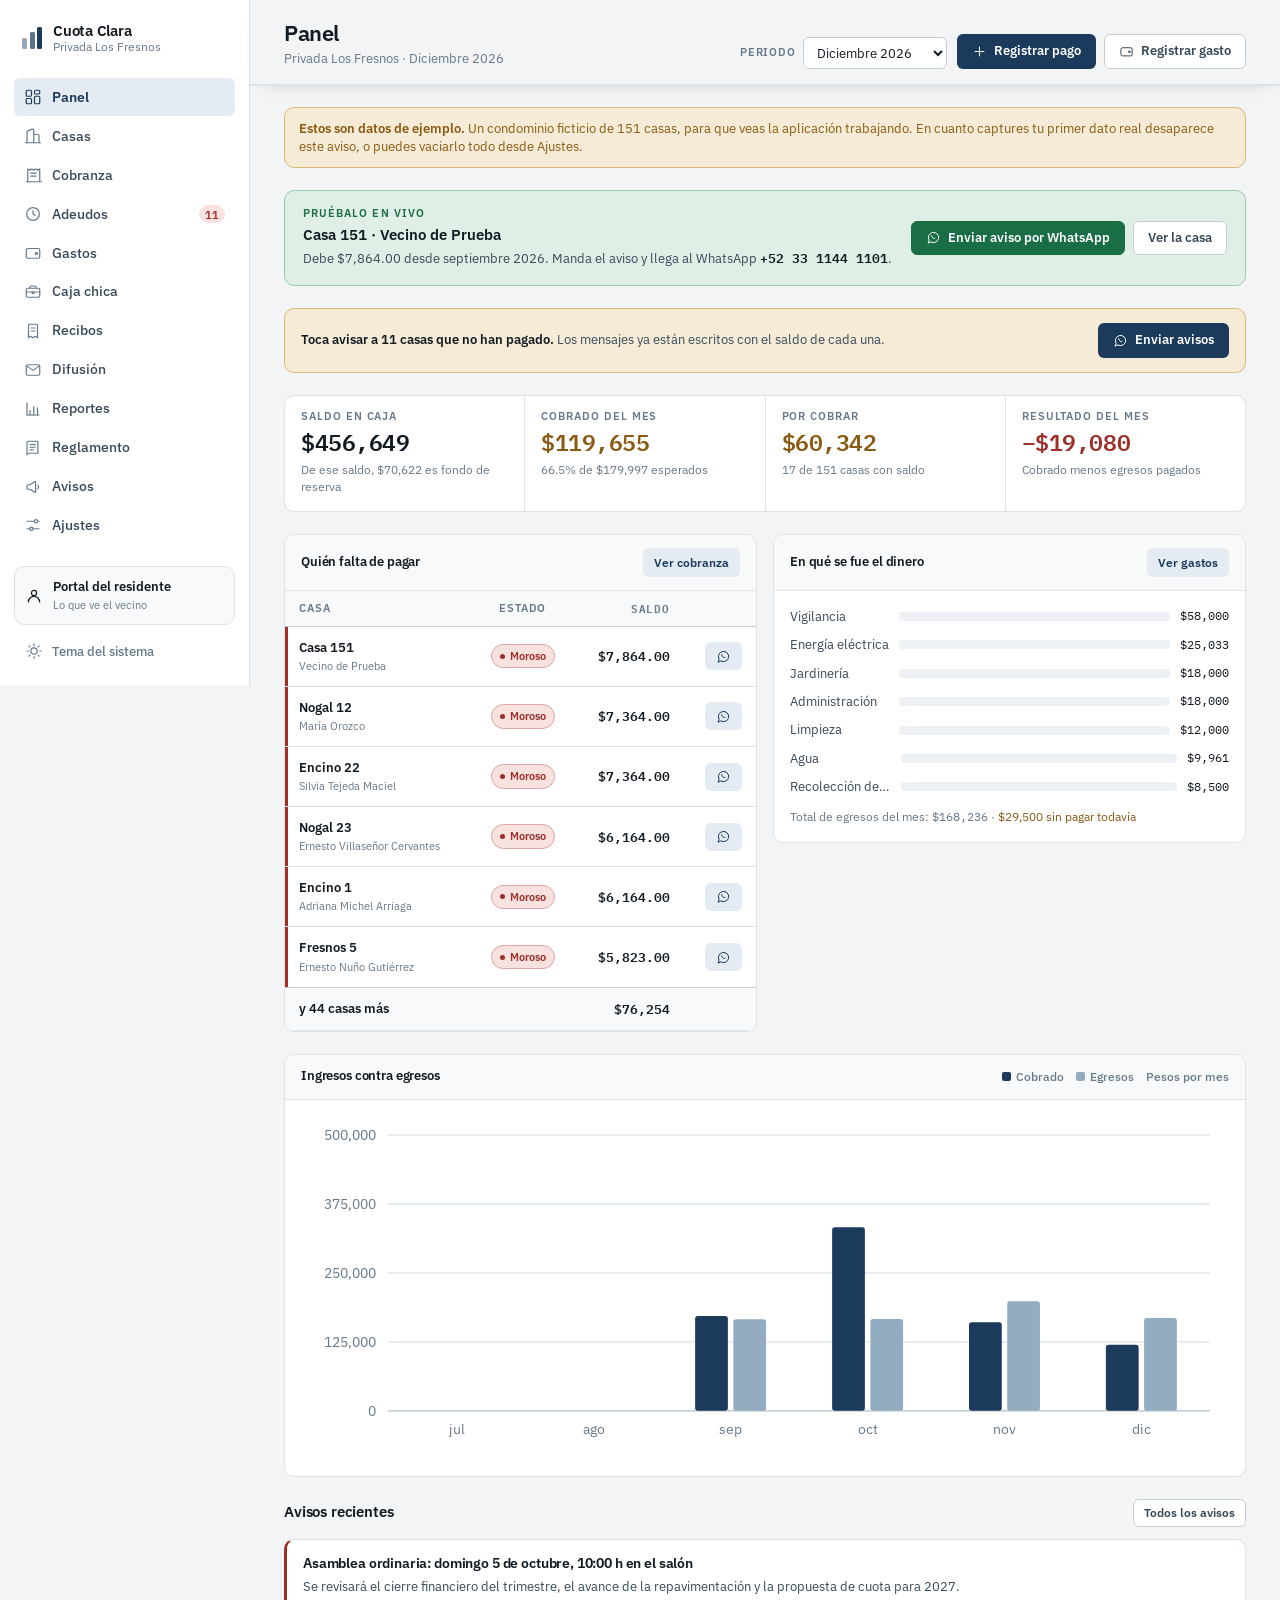
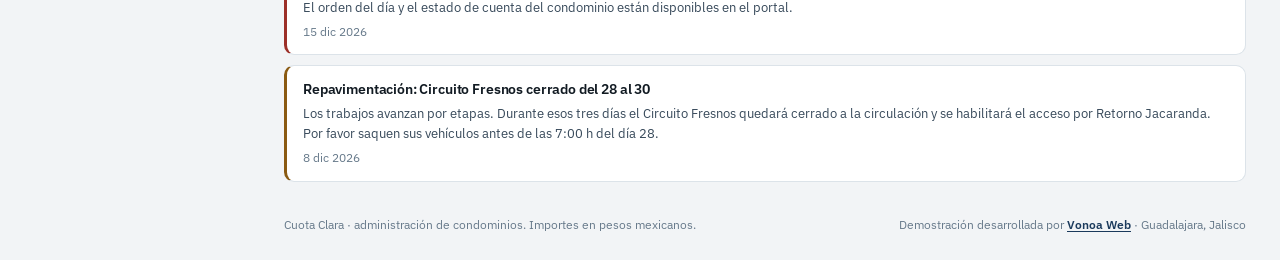
==== index.html @ a09e7a1a "Casa 151 en el Panel y el demo se actualiza aunque ya lo hayan usado - Tarjeta 'Pruebalo en vivo' en" ====
<!doctype html>
<html lang="es-MX">
<head>
<meta charset="utf-8">
<meta name="viewport" content="width=device-width, initial-scale=1, viewport-fit=cover">
<!--ARTIFACT:HEAD-START-->
<title>Cuota Clara</title>
<link rel="preconnect" href="https://fonts.googleapis.com">
<link rel="preconnect" href="https://fonts.gstatic.com" crossorigin>
<link rel="stylesheet" href="https://fonts.googleapis.com/css2?family=IBM+Plex+Mono:wght@400;500;600&family=IBM+Plex+Sans:wght@400;500;600;700&family=IBM+Plex+Serif:wght@600;700&display=swap">
<link rel="stylesheet" href="css/app.css?v=2026102602">
<!--ARTIFACT:HEAD-END-->
</head>
<body>
<!--ARTIFACT:BODY-START-->

<svg xmlns="http://www.w3.org/2000/svg" style="display:none" aria-hidden="true">
  <symbol id="i-panel" viewBox="0 0 24 24"><rect x="3" y="3" width="7" height="8" rx="1.5"/><rect x="14" y="3" width="7" height="5" rx="1.5"/><rect x="14" y="11" width="7" height="10" rx="1.5"/><rect x="3" y="14" width="7" height="7" rx="1.5"/></symbol>
  <symbol id="i-unidades" viewBox="0 0 24 24"><path d="M4 21V6.5a1.5 1.5 0 0 1 1-1.41l6-2.2a1.5 1.5 0 0 1 2 1.41V21"/><path d="M13 10h5.5A1.5 1.5 0 0 1 20 11.5V21"/><path d="M2 21h20"/></symbol>
  <symbol id="i-cobranza" viewBox="0 0 24 24"><path d="M5 21V4.5a.5.5 0 0 1 .77-.42L8 5.5l2.23-1.42a.5.5 0 0 1 .54 0L13 5.5l2.23-1.42a.5.5 0 0 1 .54 0L18 5.5l2.23-1.42a.5.5 0 0 1 .77.42V21"/><path d="M3 21h20"/><path d="M9 9.5h7M9 13.5h7"/></symbol>
  <symbol id="i-gastos" viewBox="0 0 24 24"><path d="M3 8.5A2.5 2.5 0 0 1 5.5 6H19a2 2 0 0 1 2 2v9a2 2 0 0 1-2 2H5.5A2.5 2.5 0 0 1 3 16.5Z"/><circle cx="16.5" cy="12.5" r="1.4"/></symbol>
  <symbol id="i-reportes" viewBox="0 0 24 24"><path d="M4 20V4"/><path d="M4 20h16"/><path d="M8 20v-6"/><path d="M13 20V9"/><path d="M18 20v-9.5"/></symbol>
  <symbol id="i-avisos" viewBox="0 0 24 24"><path d="M4 10.5v3a1.5 1.5 0 0 0 1.5 1.5H8l6.2 4.1a.8.8 0 0 0 1.3-.67V5.57a.8.8 0 0 0-1.3-.67L8 9H5.5A1.5 1.5 0 0 0 4 10.5Z"/><path d="M18.5 9.5a4 4 0 0 1 0 5"/></symbol>
  <symbol id="i-ajustes" viewBox="0 0 24 24"><path d="M4 7h10M18 7h2M4 17h4M12 17h8"/><circle cx="16" cy="7" r="2.2"/><circle cx="10" cy="17" r="2.2"/></symbol>
  <symbol id="i-portal" viewBox="0 0 24 24"><circle cx="12" cy="8" r="3.4"/><path d="M4.5 20a7.5 7.5 0 0 1 15 0"/></symbol>
  <symbol id="i-mas" viewBox="0 0 24 24"><path d="M12 5v14M5 12h14"/></symbol>
  <symbol id="i-recibos" viewBox="0 0 24 24"><path d="M6 21V4a1 1 0 0 1 1-1h10a1 1 0 0 1 1 1v17l-3-2-3 2-3-2Z"/><path d="M9.5 8h5M9.5 12h5"/></symbol>
  <symbol id="i-difusion" viewBox="0 0 24 24"><rect x="3" y="5" width="18" height="14" rx="2"/><path d="m3.5 6.5 8.5 6 8.5-6"/></symbol>
  <symbol id="i-reglamento" viewBox="0 0 24 24"><path d="M4 19.5V5a2 2 0 0 1 2-2h12.5v16H6a2 2 0 0 0-2 2V19.5Z"/><path d="M8 7.5h7M8 11h7M8 14.5h4"/></symbol>
  <symbol id="i-buscar" viewBox="0 0 24 24"><circle cx="11" cy="11" r="6.5"/><path d="m16 16 4.5 4.5"/></symbol>
  <symbol id="i-cerrar" viewBox="0 0 24 24"><path d="m6 6 12 12M18 6 6 18"/></symbol>
  <symbol id="i-wa" viewBox="0 0 24 24"><path d="M3.5 20.5 5 16.3A8.2 8.2 0 1 1 8.1 19.3Z"/><path d="M9 9.2c.2 1.7 1.3 3.2 2.8 4.1.6.4 1.4.7 2 .3l.7-.5"/></symbol>
  <symbol id="i-imprimir" viewBox="0 0 24 24"><path d="M7 8V3.5h10V8"/><path d="M7 17H5a2 2 0 0 1-2-2v-5a2 2 0 0 1 2-2h14a2 2 0 0 1 2 2v5a2 2 0 0 1-2 2h-2"/><rect x="7" y="14" width="10" height="6.5" rx="1"/></symbol>
  <symbol id="i-volver" viewBox="0 0 24 24"><path d="M10 6 4 12l6 6"/><path d="M4 12h16"/></symbol>
  <symbol id="i-adeudos" viewBox="0 0 24 24"><circle cx="12" cy="12" r="8.5"/><path d="M12 7.5V12l3 2"/></symbol>
  <symbol id="i-caja" viewBox="0 0 24 24"><rect x="3" y="7" width="18" height="12" rx="2"/><path d="M8 7V5.5A1.5 1.5 0 0 1 9.5 4h5A1.5 1.5 0 0 1 16 5.5V7"/><path d="M3 12h18"/><path d="M11 12v2h2v-2"/></symbol>
  <symbol id="i-menu" viewBox="0 0 24 24"><path d="M4 7h16M4 12h16M4 17h16"/></symbol>
  <symbol id="i-tema" viewBox="0 0 24 24"><circle cx="12" cy="12" r="4.2"/><path d="M12 2.5v2M12 19.5v2M2.5 12h2M19.5 12h2M5.2 5.2l1.4 1.4M17.4 17.4l1.4 1.4M18.8 5.2l-1.4 1.4M6.6 17.4l-1.4 1.4"/></symbol>
</svg>

<div class="app" id="app">

  <aside class="nav" id="nav">
    <div class="nav__brand">
      <span class="brand__mark" aria-hidden="true"><i></i><i></i><i></i></span>
      <span class="brand__text">
        <strong>Cuota Clara</strong>
        <small id="brandCondo">Administración</small>
      </span>
    </div>

    <nav class="nav__list" aria-label="Secciones">
      <a class="nav__item" data-route="panel" href="#/panel"><svg class="i"><use href="#i-panel"/></svg><span>Panel</span></a>
      <a class="nav__item" data-route="unidades" href="#/unidades"><svg class="i"><use href="#i-unidades"/></svg><span>Casas</span></a>
      <a class="nav__item" data-route="cobranza" href="#/cobranza"><svg class="i"><use href="#i-cobranza"/></svg><span>Cobranza</span></a>
      <a class="nav__item" data-route="adeudos" href="#/adeudos"><svg class="i"><use href="#i-adeudos"/></svg><span>Adeudos</span><em class="nav__badge" id="badgeMorosos" hidden></em></a>
      <a class="nav__item" data-route="gastos" href="#/gastos"><svg class="i"><use href="#i-gastos"/></svg><span>Gastos</span></a>
      <a class="nav__item" data-route="caja" href="#/caja"><svg class="i"><use href="#i-caja"/></svg><span>Caja chica</span></a>
      <a class="nav__item" data-route="recibos" href="#/recibos"><svg class="i"><use href="#i-recibos"/></svg><span>Recibos</span></a>
      <a class="nav__item" data-route="difusion" href="#/difusion"><svg class="i"><use href="#i-difusion"/></svg><span>Difusión</span></a>
      <a class="nav__item" data-route="reportes" href="#/reportes"><svg class="i"><use href="#i-reportes"/></svg><span>Reportes</span></a>
      <a class="nav__item" data-route="reglamento" href="#/reglamento"><svg class="i"><use href="#i-reglamento"/></svg><span>Reglamento</span></a>
      <a class="nav__item" data-route="avisos" href="#/avisos"><svg class="i"><use href="#i-avisos"/></svg><span>Avisos</span></a>
      <a class="nav__item" data-route="ajustes" href="#/ajustes"><svg class="i"><use href="#i-ajustes"/></svg><span>Ajustes</span></a>
    </nav>

    <div class="nav__foot">
      <a class="nav__portal" data-route="portal" href="#/portal">
        <svg class="i"><use href="#i-portal"/></svg>
        <span><strong>Portal del residente</strong><small>Lo que ve el vecino</small></span>
      </a>
      <button class="ghostbtn" id="btnTema" type="button" title="Cambiar tema">
        <svg class="i"><use href="#i-tema"/></svg><span>Tema</span>
      </button>
    </div>
  </aside>

  <main class="main" id="main">
    <header class="topbar">
      <div class="topbar__id">
        <h1 id="topTitle">Panel</h1>
        <p id="topSub" class="topbar__sub"></p>
      </div>
      <div class="topbar__tools">
        <label class="field field--inline" for="selPeriodo">
          <span class="field__lab">Periodo</span>
          <select id="selPeriodo" class="input input--sm"></select>
        </label>
        <div id="topActions" class="topbar__actions"></div>
      </div>
    </header>

    <div class="view" id="view" role="region" aria-live="polite"></div>

    <footer class="foot">
      <p>Cuota Clara &middot; administraci&oacute;n de condominios. Importes en pesos mexicanos.</p>
      <p class="foot__firma">Demostraci&oacute;n desarrollada por
        <a href="https://vonoaweb.com" target="_blank" rel="noopener">Vonoa Web</a>
        &middot; Guadalajara, Jalisco</p>
    </footer>
  </main>

  <nav class="tabbar" aria-label="Secciones">
    <a class="tabbar__item" data-route="panel" href="#/panel"><svg class="i"><use href="#i-panel"/></svg><span>Panel</span></a>
    <a class="tabbar__item" data-route="unidades" href="#/unidades"><svg class="i"><use href="#i-unidades"/></svg><span>Casas</span></a>
    <a class="tabbar__item" data-route="cobranza" href="#/cobranza"><svg class="i"><use href="#i-cobranza"/></svg><span>Cobranza</span></a>
    <a class="tabbar__item" data-route="adeudos" href="#/adeudos"><svg class="i"><use href="#i-adeudos"/></svg><span>Adeudos</span></a>
    <button class="tabbar__item" type="button" id="btnMas"><svg class="i"><use href="#i-menu"/></svg><span>Más</span></button>
  </nav>

</div>

<div class="modal" id="modal" hidden>
  <div class="modal__scrim" data-close="1"></div>
  <div class="modal__box" role="dialog" aria-modal="true" aria-labelledby="modalTitle">
    <header class="modal__head">
      <h2 id="modalTitle"></h2>
      <button class="iconbtn" type="button" data-close="1" aria-label="Cerrar"><svg class="i"><use href="#i-cerrar"/></svg></button>
    </header>
    <div class="modal__body" id="modalBody"></div>
  </div>
</div>

<div class="toasts" id="toasts" aria-live="polite"></div>

<script src="js/format.js?v=2026102602"></script>
<script src="js/archivos.js?v=2026102602"></script>
<script src="js/pdf.js?v=2026102602"></script>
<script src="js/store.js?v=2026102602"></script>
<script src="js/seed.js?v=2026102602"></script>
<script src="js/model.js?v=2026102602"></script>
<script src="js/ui.js?v=2026102602"></script>
<script src="js/comprobantes.js?v=2026102602"></script>
<script src="js/views/panel.js?v=2026102602"></script>
<script src="js/views/unidades.js?v=2026102602"></script>
<script src="js/views/cobranza.js?v=2026102602"></script>
<script src="js/views/adeudos.js?v=2026102602"></script>
<script src="js/views/gastos.js?v=2026102602"></script>
<script src="js/views/caja.js?v=2026102602"></script>
<script src="js/views/recibos.js?v=2026102602"></script>
<script src="js/views/difusion.js?v=2026102602"></script>
<script src="js/views/reglamento.js?v=2026102602"></script>
<script src="js/views/reportes.js?v=2026102602"></script>
<script src="js/views/avisos.js?v=2026102602"></script>
<script src="js/views/ajustes.js?v=2026102602"></script>
<script src="js/views/portal.js?v=2026102602"></script>
<script src="js/app.js?v=2026102602"></script>
<!--ARTIFACT:BODY-END-->
</body>
</html>
---- css/app.css ----
/* ============================================================
   Cuota Clara - hoja de estilo unica
   Tokens -> primitivos -> layout -> componentes -> vistas -> print
   ============================================================ */

/* ---------- 1. Tokens: paleta clara (base) ---------- */
:root{
  --paper:#F2F4F6;
  --surface:#FFFFFF;
  --surface-2:#F7F9FB;
  --surface-3:#EDF1F5;
  --ink:#111A22;
  --ink-2:#37495A;
  --muted:#66798A;
  --rule:#DCE3E9;
  --rule-2:#C3CED7;

  --accent:#1B3A5C;
  --accent-2:#2F5C8A;
  --on-accent:#FFFFFF;
  --accent-soft:#E4EBF2;

  --good:#1A6E45; --good-soft:#DFEFE6; --good-line:#9BCBAF;
  --warn:#8A5A12; --warn-soft:#F6EBD6; --warn-line:#D9B978;
  --crit:#9C2F28; --crit-soft:#F7E2E0; --crit-line:#DFA5A0;

  --shadow-1:0 1px 2px rgba(17,26,34,.05);
  --shadow-2:0 2px 4px rgba(17,26,34,.06), 0 12px 28px -16px rgba(17,26,34,.28);

  --f-sans:"IBM Plex Sans", system-ui, -apple-system, "Segoe UI", sans-serif;
  --f-serif:"IBM Plex Serif", Georgia, "Times New Roman", serif;
  --f-mono:"IBM Plex Mono", ui-monospace, "SFMono-Regular", Consolas, monospace;

  /* Series de grafica: misma familia, distinto valor. No son semanticas. */
  --c-serie-1:#1B3A5C;
  --c-serie-2:#93ACC2;

  --r-sm:6px; --r-md:10px; --r-lg:14px;
  --gutter:clamp(16px, 3.2vw, 34px);
}

/* ---------- 2. Tokens: paleta oscura ---------- */
@media (prefers-color-scheme: dark){
  :root:not([data-theme="light"]){
    --paper:#0B1117;
    --surface:#131C24;
    --surface-2:#18232C;
    --surface-3:#1E2B35;
    --ink:#E6EEF5;
    --ink-2:#B4C5D2;
    --muted:#8195A4;
    --rule:#243541;
    --rule-2:#31485A;

    --accent:#7DB2E3;
    --accent-2:#A3CBEF;
    --on-accent:#0B1117;
    --accent-soft:#1A2A38;

    --good:#5FC48D; --good-soft:#132A20; --good-line:#2D6B4B;
    --warn:#DCAC60; --warn-soft:#2B2416; --warn-line:#6E5827;
    --crit:#EC8B82; --crit-soft:#2F1E1D; --crit-line:#7A413C;

    --c-serie-1:#7DB2E3;
    --c-serie-2:#3F5D77;

    --shadow-1:0 1px 2px rgba(0,0,0,.4);
    --shadow-2:0 2px 4px rgba(0,0,0,.35), 0 12px 28px -16px rgba(0,0,0,.8);
  }
}
:root[data-theme="dark"]{
  --paper:#0B1117;
  --surface:#131C24;
  --surface-2:#18232C;
  --surface-3:#1E2B35;
  --ink:#E6EEF5;
  --ink-2:#B4C5D2;
  --muted:#8195A4;
  --rule:#243541;
  --rule-2:#31485A;

  --accent:#7DB2E3;
  --accent-2:#A3CBEF;
  --on-accent:#0B1117;
  --accent-soft:#1A2A38;

  --good:#5FC48D; --good-soft:#132A20; --good-line:#2D6B4B;
  --warn:#DCAC60; --warn-soft:#2B2416; --warn-line:#6E5827;
  --crit:#EC8B82; --crit-soft:#2F1E1D; --crit-line:#7A413C;

  --c-serie-1:#7DB2E3;
  --c-serie-2:#3F5D77;

  --shadow-1:0 1px 2px rgba(0,0,0,.4);
  --shadow-2:0 2px 4px rgba(0,0,0,.35), 0 12px 28px -16px rgba(0,0,0,.8);
}

/* ---------- 3. Primitivos ---------- */
*,*::before,*::after{box-sizing:border-box}
html,body{height:100%}
body{
  margin:0;
  background:var(--paper);
  color:var(--ink);
  font:400 14px/1.55 var(--f-sans);
  -webkit-font-smoothing:antialiased;
  text-rendering:optimizeLegibility;
}
h1,h2,h3,h4{margin:0;text-wrap:balance;letter-spacing:-.011em}
p{margin:0}
a{color:inherit;text-decoration:none}
img{max-width:100%}
[hidden]{display:none !important}
:focus-visible{outline:2px solid var(--accent-2);outline-offset:2px;border-radius:3px}
::selection{background:var(--accent-soft);color:var(--ink)}

svg.i{width:18px;height:18px;flex:none;fill:none;stroke:currentColor;stroke-width:1.6;stroke-linecap:round;stroke-linejoin:round}
svg.i--sm{width:15px;height:15px}

.num{font-family:var(--f-mono);font-variant-numeric:tabular-nums}
.mono{font-family:var(--f-mono)}
.eyebrow{font:600 10.5px/1.4 var(--f-sans);text-transform:uppercase;letter-spacing:.1em;color:var(--muted)}
.muted{color:var(--muted)}
.sr{position:absolute;width:1px;height:1px;overflow:hidden;clip:rect(0 0 0 0);white-space:nowrap}

/* ---------- 4. Layout ---------- */
.app{display:grid;grid-template-columns:250px minmax(0,1fr);min-height:100%}

.nav{
  position:sticky;top:0;align-self:start;
  max-height:100dvh;overflow-y:auto;
  display:flex;flex-direction:column;gap:6px;
  padding:20px 14px calc(16px + env(safe-area-inset-bottom,0px));
  background:var(--surface);
  border-right:1px solid var(--rule);
}
.nav__brand{display:flex;align-items:center;gap:11px;padding:2px 8px 18px}
.brand__mark{display:flex;align-items:flex-end;gap:2.5px;height:22px}
.brand__mark i{display:block;width:5px;background:var(--accent);border-radius:1.5px}
.brand__mark i:nth-child(1){height:11px;opacity:.45}
.brand__mark i:nth-child(2){height:17px;opacity:.72}
.brand__mark i:nth-child(3){height:22px}
.brand__text{display:flex;flex-direction:column;line-height:1.25;min-width:0}
.brand__text strong{font:600 15px/1.2 var(--f-sans);letter-spacing:-.015em}
.brand__text small{font-size:11.5px;color:var(--muted);overflow:hidden;text-overflow:ellipsis;white-space:nowrap}

.nav__list{display:flex;flex-direction:column;gap:1px}
.nav__item{
  display:flex;align-items:center;gap:10px;
  padding:8.5px 10px;border-radius:var(--r-sm);
  font-size:13.5px;font-weight:500;color:var(--ink-2);
}
.nav__item svg.i{color:var(--muted)}
.nav__item:hover{background:var(--surface-2);color:var(--ink)}
.nav__item.is-on{background:var(--accent-soft);color:var(--accent);font-weight:600}
.nav__item.is-on svg.i{color:var(--accent)}
.nav__badge{
  margin-left:auto;font:600 10.5px/1 var(--f-mono);font-style:normal;
  background:var(--crit-soft);color:var(--crit);
  padding:3.5px 6px;border-radius:999px;
}
.nav__foot{margin-top:auto;padding-top:16px;display:flex;flex-direction:column;gap:8px}
.nav__portal{
  display:flex;align-items:center;gap:10px;padding:10px;
  border:1px solid var(--rule);border-radius:var(--r-md);background:var(--surface-2);
}
.nav__portal:hover{border-color:var(--rule-2)}
.nav__portal.is-on{border-color:var(--accent);background:var(--accent-soft)}
.nav__portal span{display:flex;flex-direction:column;min-width:0}
.nav__portal strong{font-size:12.5px;font-weight:600}
.nav__portal small{font-size:11px;color:var(--muted)}

.main{display:flex;flex-direction:column;min-width:0}

.topbar{
  position:sticky;top:env(safe-area-inset-top,0px);z-index:20;
  display:flex;flex-wrap:wrap;align-items:flex-end;gap:14px 20px;
  padding:20px var(--gutter) 15px;
  background:var(--paper);
  border-bottom:1px solid var(--rule);
  box-shadow:0 1px 0 var(--rule), 0 6px 16px -14px rgba(17,26,34,.5);
}
.topbar__id{min-width:0;flex:1 1 220px}
.topbar h1{font:600 22px/1.15 var(--f-sans);letter-spacing:-.018em}
.topbar__sub{font-size:12.5px;color:var(--muted);margin-top:4px}
.topbar__tools{display:flex;flex-wrap:wrap;align-items:flex-end;gap:10px}
.topbar__actions{display:flex;flex-wrap:wrap;gap:8px}

.view{flex:1 1 auto;padding:22px var(--gutter) 34px;display:flex;flex-direction:column;gap:22px}
.foot{
  padding:0 var(--gutter) calc(26px + env(safe-area-inset-bottom,0px));
  color:var(--muted);font-size:11.5px;
  display:flex;flex-wrap:wrap;gap:4px 14px;justify-content:space-between;align-items:baseline;
}
.foot__firma a{color:var(--accent);font-weight:600;text-decoration:underline;text-underline-offset:2px}
.foot__firma a:hover{color:var(--accent-2)}

.tabbar{display:none}
@media (max-width:900px){
  .app{grid-template-columns:minmax(0,1fr)}
  .nav{display:none}
  .view{padding-bottom:16px}
  .foot{padding-bottom:16px}
  .tabbar{
    position:sticky;bottom:0;z-index:30;
    display:flex;justify-content:space-around;gap:2px;
    padding:6px 6px calc(6px + env(safe-area-inset-bottom,0px));
    background:var(--surface);
    border-top:1px solid var(--rule);
  }
  .tabbar__item{
    flex:1 1 0;display:flex;flex-direction:column;align-items:center;gap:3px;
    padding:7px 2px;border-radius:var(--r-sm);
    font-size:10.5px;font-weight:500;color:var(--muted);
  }
  .tabbar__item.is-on{color:var(--accent);background:var(--accent-soft)}
}

/* ---------- Lo que toca hacer hoy ---------- */
.cta{
  display:flex;flex-wrap:wrap;align-items:center;justify-content:space-between;gap:12px 18px;
  padding:14px 16px;border-radius:var(--r-md);
  background:var(--warn-soft);border:1px solid var(--warn-line);color:var(--ink);
}
.cta__txt{flex:1 1 280px;font-size:13px;line-height:1.55;color:var(--ink-2)}
.cta__txt strong{color:var(--ink);font-weight:600}
.cta .btn{flex:none}

.prueba{
  display:flex;flex-wrap:wrap;align-items:center;justify-content:space-between;gap:12px 18px;
  padding:16px 18px;border-radius:var(--r-md);
  background:var(--good-soft);border:1px solid var(--good-line);
}
.prueba__txt{flex:1 1 300px;display:flex;flex-direction:column;gap:3px;font-size:13px;color:var(--ink-2);line-height:1.5}
.prueba__txt strong{font-size:15px;color:var(--ink);font-weight:600}
.prueba__txt b{color:var(--ink);font-weight:600}
.prueba__eyebrow{font:600 10.5px/1.3 var(--f-sans);text-transform:uppercase;letter-spacing:.1em;color:var(--good)}
.prueba__acc{display:flex;flex-wrap:wrap;gap:8px}
.prueba .btn:not(.btn--ghost){background:var(--good);border-color:var(--good)}

/* ---------- Avisos de adeudo, casa por casa ---------- */
.cola{display:flex;flex-direction:column;gap:14px}
.cola__prog{display:flex;align-items:center;gap:12px;font-size:12px;color:var(--muted)}
.cola__prog .bar__track{flex:1 1 auto;display:block}
.cola__casa{padding:12px 14px;border-radius:var(--r-md);background:var(--surface-2);border:1px solid var(--rule);font-size:13.5px}
.cola__datos{display:flex;flex-wrap:wrap;gap:4px 14px;margin-top:5px;font-size:12px;color:var(--muted)}
.cola__datos b{color:var(--crit);font-weight:600}
.cola__canales{display:grid;grid-template-columns:repeat(auto-fit,minmax(190px,1fr));gap:9px}
.cola__canales .btn{justify-content:center;padding-top:10px;padding-bottom:10px}
.cola__falta{display:flex;align-items:center;justify-content:center;padding:10px;border:1px dashed var(--rule-2);
  border-radius:var(--r-sm);font-size:12px;color:var(--muted)}

/* ---------- Convenios ---------- */
.conv{display:flex;flex-direction:column;gap:10px}
.conv__cab{display:flex;flex-wrap:wrap;align-items:center;gap:6px 10px;font-size:12.5px}
.conv__barra{display:block;height:8px}
.conv__sig{font-size:12.5px;color:var(--ink-2)}
.conv .ledger td,.conv .ledger th{padding-top:8px;padding-bottom:8px}
.convplan{margin-top:14px;border:1px solid var(--rule);border-radius:var(--r-md);overflow:hidden}
.convplan .ledger td{padding-top:7px;padding-bottom:7px}
.pill--btn{cursor:pointer;font:inherit;font-size:11px}
.pill--btn:hover{filter:brightness(.97)}

/* ---------- Casilla ---------- */
.check{display:flex;align-items:center;gap:8px;margin-top:14px;padding:10px 12px;border-radius:var(--r-sm);
  background:var(--good-soft);border:1px solid var(--good-line);font-size:12.5px;color:var(--good);cursor:pointer}
.check input{width:16px;height:16px;accent-color:var(--good)}

/* ---------- Pago registrado ---------- */
.listo{display:flex;flex-direction:column;align-items:center;gap:4px;text-align:center;padding:6px 0 16px;font-size:13px}
.listo__monto{font-size:28px;font-weight:600;color:var(--good);letter-spacing:-.02em}

/* ---------- Cuota por tipo de casa ---------- */
.tipos{display:grid;grid-template-columns:repeat(auto-fit,minmax(170px,1fr))}
.tipo{display:flex;flex-direction:column;gap:3px;padding:14px 16px;border-right:1px solid var(--rule)}
.tipo:last-child{border-right:0}
.tipo__nom{font:600 10.5px/1.3 var(--f-sans);text-transform:uppercase;letter-spacing:.09em;color:var(--muted)}
.tipo__m2{font-size:11.5px;color:var(--muted)}
.tipo strong{font-size:19px;font-weight:600;color:var(--ink);margin-top:2px}
@media (max-width:560px){.tipo{border-right:0;border-bottom:1px solid var(--rule)}.tipo:last-child{border-bottom:0}}

.bitacora__accion{margin-left:auto}
.bitacora__cab .iconbtn + .bitacora__accion{margin-left:0}

/* ---------- Menú "Más" del celular ---------- */
.mas{display:grid;grid-template-columns:repeat(auto-fill,minmax(130px,1fr));gap:8px}
.mas__item{display:flex;flex-direction:column;align-items:flex-start;gap:8px;padding:13px 12px;border-radius:var(--r-md);
  border:1px solid var(--rule);background:var(--surface);font-size:13px;font-weight:500;color:var(--ink-2)}
.mas__item.is-on{border-color:var(--accent);background:var(--accent-soft);color:var(--accent)}
.mas__item svg.i{color:var(--accent)}
button.tabbar__item{background:none;border:0;font-family:inherit;cursor:pointer}

/* ---------- 5. Secciones y tarjetas ---------- */
.section{display:flex;flex-direction:column;gap:12px}
.section__head{display:flex;flex-wrap:wrap;align-items:baseline;justify-content:space-between;gap:10px}
.section__head h2{font:600 15px/1.3 var(--f-sans)}
.section__head p{font-size:12.5px;color:var(--muted);max-width:62ch}

.panelbox{background:var(--surface);border:1px solid var(--rule);border-radius:var(--r-md);overflow:hidden}
.panelbox__head{
  display:flex;flex-wrap:wrap;align-items:center;justify-content:space-between;gap:10px;
  padding:13px 16px;border-bottom:1px solid var(--rule);background:var(--surface-2);
}
.panelbox__head h3{font:600 13px/1.3 var(--f-sans)}
.panelbox__body{padding:16px}
.panelbox__body--flush{padding:0}

/* Cifras resumen: rejilla con filetes de 1px, no tarjetas sueltas */
.stats{
  display:grid;grid-template-columns:repeat(auto-fit,minmax(178px,1fr));
  gap:1px;background:var(--rule);
  border:1px solid var(--rule);border-radius:var(--r-md);overflow:hidden;
}
.stat{background:var(--surface);padding:14px 16px 15px;display:flex;flex-direction:column;gap:6px;min-width:0}
.stat__lab{font:600 10.5px/1.3 var(--f-sans);text-transform:uppercase;letter-spacing:.09em;color:var(--muted)}
.stat__val{font:600 23px/1.1 var(--f-mono);font-variant-numeric:tabular-nums;letter-spacing:-.02em;word-break:break-word}
.stat__val--good{color:var(--good)} .stat__val--crit{color:var(--crit)} .stat__val--warn{color:var(--warn)}
.stat__note{font-size:11.5px;color:var(--muted);display:flex;align-items:center;gap:5px;flex-wrap:wrap}

/* ---------- 6. Tablas tipo libro mayor ---------- */
.tablewrap{overflow-x:auto;-webkit-overflow-scrolling:touch}
.ledger{width:100%;border-collapse:collapse;font-variant-numeric:tabular-nums}
.ledger th{
  font:600 10.5px/1.4 var(--f-sans);text-transform:uppercase;letter-spacing:.085em;
  color:var(--muted);text-align:left;white-space:nowrap;
  padding:10px 14px;background:var(--surface-2);border-bottom:1px solid var(--rule-2);
}
.ledger td{padding:11px 14px;border-bottom:1px solid var(--rule);font-size:13px;vertical-align:middle}
.ledger tbody tr:last-child td{border-bottom:0}
.ledger tbody tr:hover td{background:var(--surface-2)}
.ledger .r{text-align:right;font-family:var(--f-mono);white-space:nowrap}
.ledger .c{text-align:center}
.ledger .strong{font-weight:600;color:var(--ink)}
.ledger tfoot td{
  padding:12px 14px;border-top:1px solid var(--rule-2);
  font:600 13px/1.4 var(--f-sans);background:var(--surface-2);
}
.ledger tfoot .r{font-family:var(--f-mono)}
tr.row--crit td:first-child{box-shadow:inset 3px 0 0 var(--crit)}
tr.row--warn td:first-child{box-shadow:inset 3px 0 0 var(--warn)}
.cellstack{display:flex;flex-direction:column;gap:1px;min-width:0}
.cellstack small{font-size:11px;color:var(--muted)}

/* ---------- 7. Distintivos de estado ---------- */
.pill{
  display:inline-flex;align-items:center;gap:5px;white-space:nowrap;
  padding:3px 8px;border-radius:999px;
  font:600 11px/1.5 var(--f-sans);
  border:1px solid transparent;
}
.pill::before{content:"";width:5px;height:5px;border-radius:50%;background:currentColor;flex:none}
.pill--good{background:var(--good-soft);color:var(--good);border-color:var(--good-line)}
.pill--warn{background:var(--warn-soft);color:var(--warn);border-color:var(--warn-line)}
.pill--crit{background:var(--crit-soft);color:var(--crit);border-color:var(--crit-line)}
.pill--mute{background:var(--surface-3);color:var(--muted);border-color:var(--rule)}
.pill--flat::before{display:none}

/* Barra proporcional de indiviso */
.indiviso{display:flex;align-items:center;gap:8px;min-width:104px}
.indiviso__bar{flex:1 1 auto;height:4px;border-radius:2px;background:var(--surface-3);overflow:hidden;min-width:40px}
.indiviso__bar i{display:block;height:100%;background:var(--accent);border-radius:2px}
.indiviso__val{font:500 11.5px/1 var(--f-mono);color:var(--muted);white-space:nowrap}

/* ---------- 8. Controles ---------- */
.btn{
  display:inline-flex;align-items:center;justify-content:center;gap:7px;
  padding:8px 14px;border-radius:var(--r-sm);border:1px solid transparent;
  font:600 13px/1.3 var(--f-sans);cursor:pointer;
  background:var(--accent);color:var(--on-accent);
  transition:filter .13s ease, background .13s ease, border-color .13s ease;
}
.btn:hover{filter:brightness(1.1)}
.btn:active{filter:brightness(.95)}
.btn[disabled]{opacity:.45;cursor:not-allowed;filter:none}
.btn--ghost{background:var(--surface);color:var(--ink-2);border-color:var(--rule-2)}
.btn--ghost:hover{background:var(--surface-2);color:var(--ink);filter:none}
.btn--soft{background:var(--accent-soft);color:var(--accent);border-color:transparent}
.btn--crit{background:var(--crit);color:#fff}
.btn--sm{padding:5.5px 10px;font-size:12px}
.btn--wide{width:100%}

.iconbtn{
  display:inline-flex;align-items:center;justify-content:center;
  width:32px;height:32px;border-radius:var(--r-sm);
  border:1px solid transparent;background:transparent;color:var(--muted);cursor:pointer;
}
.iconbtn:hover{background:var(--surface-2);color:var(--ink)}
.ghostbtn{
  display:flex;align-items:center;gap:9px;width:100%;
  padding:8px 10px;border-radius:var(--r-sm);
  border:1px solid transparent;background:transparent;
  color:var(--muted);font:500 12.5px/1.3 var(--f-sans);cursor:pointer;text-align:left;
}
.ghostbtn:hover{background:var(--surface-2);color:var(--ink)}

.input{
  width:100%;padding:8px 10px;border-radius:var(--r-sm);
  border:1px solid var(--rule-2);background:var(--surface);color:var(--ink);
  font:400 13.5px/1.4 var(--f-sans);
}
.input:focus{border-color:var(--accent-2);outline:none;box-shadow:0 0 0 3px var(--accent-soft)}
.input--sm{padding:6px 9px;font-size:12.5px}
select.input{cursor:pointer}
textarea.input{resize:vertical;min-height:84px;line-height:1.5}
input.num,select.num{font-family:var(--f-mono)}

.field{display:flex;flex-direction:column;gap:5px;min-width:0}
.field--inline{flex-direction:row;align-items:center;gap:7px}
.field__lab{font:600 10.5px/1.3 var(--f-sans);text-transform:uppercase;letter-spacing:.085em;color:var(--muted);white-space:nowrap}
.field__hint{font-size:11.5px;color:var(--muted)}
.formgrid{display:grid;grid-template-columns:repeat(auto-fit,minmax(190px,1fr));gap:14px}
.formgrid--1{grid-template-columns:minmax(0,1fr)}
.formactions{display:flex;flex-wrap:wrap;gap:9px;justify-content:flex-end;margin-top:4px}

.chips{display:flex;flex-wrap:wrap;gap:6px}
.chip{
  padding:5px 11px;border-radius:999px;border:1px solid var(--rule-2);
  background:var(--surface);color:var(--ink-2);
  font:500 12px/1.4 var(--f-sans);cursor:pointer;white-space:nowrap;
}
.chip:hover{background:var(--surface-2)}
.chip.is-on{background:var(--accent);color:var(--on-accent);border-color:var(--accent)}

.search{position:relative;min-width:180px;flex:1 1 200px;max-width:340px}
.search svg.i{position:absolute;left:9px;top:50%;transform:translateY(-50%);color:var(--muted);width:15px;height:15px}
.search .input{padding-left:30px}

/* ---------- 9. Graficas ---------- */
.chart{width:100%;height:auto;display:block}
.chart text{font-family:var(--f-sans);fill:var(--muted)}
.chart .chart__val{font-family:var(--f-mono);fill:var(--ink-2);font-weight:500}
.chart .grid{stroke:var(--rule);stroke-width:1}
.chart .axis{stroke:var(--rule-2);stroke-width:1}
.legend{display:flex;flex-wrap:wrap;gap:12px;font-size:11.5px;color:var(--muted)}
.legend b{display:inline-flex;align-items:center;gap:5px;font-weight:500}
.legend i{width:9px;height:9px;border-radius:2px;display:block}

.bars{display:flex;flex-direction:column;gap:9px}
.bar{display:grid;grid-template-columns:minmax(96px,1.1fr) minmax(0,3fr) auto;gap:10px;align-items:center;font-size:12.5px}
.bar__lab{color:var(--ink-2);overflow:hidden;text-overflow:ellipsis;white-space:nowrap}
.bar__track{height:9px;border-radius:3px;background:var(--surface-3);overflow:hidden}
.bar__fill{height:100%;border-radius:3px;background:var(--accent)}
.bar__val{font-family:var(--f-mono);font-size:12px;color:var(--ink);white-space:nowrap;text-align:right}
@media (max-width:520px){.bar{grid-template-columns:minmax(74px,1fr) minmax(0,2fr) auto;gap:7px;font-size:11.5px}}

/* ---------- 10. Recibo / estado de cuenta ---------- */
.recibo{background:var(--surface);border:1px solid var(--rule-2);border-radius:var(--r-md);overflow:hidden}
.recibo__head{padding:18px 20px;border-bottom:2px solid var(--ink);display:flex;flex-wrap:wrap;gap:14px;justify-content:space-between;align-items:flex-start}
.recibo__head h3{font:700 17px/1.25 var(--f-serif);letter-spacing:-.01em}
.recibo__folio{font:500 11.5px/1.5 var(--f-mono);color:var(--muted);text-align:right}
.recibo__tot{
  display:flex;flex-wrap:wrap;justify-content:space-between;align-items:baseline;gap:10px;
  padding:16px 20px;border-top:2px solid var(--ink);background:var(--surface-2);
}
.recibo__tot span{font:600 11px/1.3 var(--f-sans);text-transform:uppercase;letter-spacing:.09em;color:var(--muted)}
.recibo__tot strong{font:600 24px/1.1 var(--f-mono);font-variant-numeric:tabular-nums}

/* ---------- 10b. Recibos de pago en mano ---------- */
.reclista{display:grid;grid-template-columns:repeat(auto-fit,minmax(330px,1fr));gap:16px;align-items:start}
.recibo--comp{break-inside:avoid}
.recibo__cuerpo{padding:16px 20px;display:flex;flex-direction:column;gap:16px}

.datos{margin:0;display:flex;flex-direction:column;gap:9px}
.datos>div{display:grid;grid-template-columns:minmax(96px,auto) 1fr;gap:4px 14px;align-items:baseline}
.datos dt{font:600 10.5px/1.4 var(--f-sans);text-transform:uppercase;letter-spacing:.085em;color:var(--muted)}
.datos dd{margin:0;font-size:13px;color:var(--ink);min-width:0;overflow-wrap:anywhere}
@media (max-width:420px){.datos>div{grid-template-columns:1fr}}

.recibo__pruebas{display:grid;grid-template-columns:repeat(auto-fit,minmax(150px,1fr));gap:16px;align-items:end}
.firma{display:flex;flex-direction:column;gap:6px}
.firma__linea{
  display:flex;align-items:flex-end;justify-content:center;min-height:56px;
  padding:4px;border-bottom:1px solid var(--ink);background:var(--surface);
}
.firma__img,.firma__linea img{max-height:54px;width:auto;max-width:100%;display:block;mix-blend-mode:multiply}
:root[data-theme="dark"] .firma__img,:root[data-theme="dark"] .firma__linea img{mix-blend-mode:normal;border-radius:4px}
@media (prefers-color-scheme:dark){
  :root:not([data-theme="light"]) .firma__img,
  :root:not([data-theme="light"]) .firma__linea img{mix-blend-mode:normal;border-radius:4px}
}
.firma__pie{font-size:11px;color:var(--muted);text-align:center;line-height:1.4}
.firma__pie strong{color:var(--ink-2);font-weight:600}
.foto{display:flex;flex-direction:column;gap:6px}
.foto__hueco{display:block;min-height:56px}
.recibo__acciones{display:flex;flex-wrap:wrap;gap:8px;padding:12px 20px;border-top:1px solid var(--rule);background:var(--surface-2)}

/* Captura: lienzo de firma y toma de foto */
.capturas{display:grid;grid-template-columns:repeat(auto-fit,minmax(210px,1fr));gap:16px;margin-top:18px}
.captura{display:flex;flex-direction:column;gap:7px;min-width:0}
.captura__head{display:flex;align-items:center;justify-content:space-between;gap:8px}
.lienzo{
  width:100%;height:132px;display:block;
  border:1px dashed var(--rule-2);border-radius:var(--r-sm);
  background:var(--surface);cursor:crosshair;touch-action:none;
}
.dropfoto{
  display:flex;flex-direction:column;align-items:center;justify-content:center;gap:5px;
  height:132px;padding:12px;text-align:center;cursor:pointer;
  border:1px dashed var(--rule-2);border-radius:var(--r-sm);
  background:var(--surface);color:var(--muted);font-size:12.5px;
}
.dropfoto:hover{border-color:var(--accent);color:var(--accent);background:var(--surface-2)}
.dropfoto small{font-size:11px;opacity:.8}
.dropfoto svg.i{width:22px;height:22px}

/* ---------- 10c. Bitácora de la unidad ---------- */
.bitacora{list-style:none;margin:0;padding:6px 16px 16px;display:flex;flex-direction:column}
.bitacora__item{display:grid;grid-template-columns:22px minmax(0,1fr);gap:12px;position:relative;padding:12px 0}
.bitacora__item+.bitacora__item{border-top:1px solid var(--rule)}
.bitacora__marca{position:relative;width:22px}
.bitacora__marca::before{
  content:"";position:absolute;left:7px;top:5px;
  width:9px;height:9px;border-radius:50%;
  background:var(--surface);border:2px solid var(--rule-2);
}
.bitacora__item--good .bitacora__marca::before{border-color:var(--good);background:var(--good-soft)}
.bitacora__item--warn .bitacora__marca::before{border-color:var(--warn);background:var(--warn-soft)}
.bitacora__item--accent .bitacora__marca::before{border-color:var(--accent);background:var(--accent-soft)}
.bitacora__item:not(:last-child) .bitacora__marca::after{
  content:"";position:absolute;left:11px;top:18px;bottom:-24px;width:1px;background:var(--rule);
}
.bitacora__cuerpo{display:flex;flex-direction:column;gap:3px;min-width:0}
.bitacora__cab{display:flex;flex-wrap:wrap;align-items:center;gap:8px}
.bitacora__cab time{font-size:11.5px;color:var(--muted)}
.bitacora__cab .iconbtn{margin-left:auto;width:26px;height:26px}
.bitacora__titulo{font-size:13.5px;font-weight:600;color:var(--ink);overflow-wrap:anywhere}
.bitacora__detalle{font-size:12.5px;color:var(--ink-2);line-height:1.55;overflow-wrap:anywhere}

/* ---------- 10d. Reglamento y expediente ---------- */
.regl{
  background:var(--surface);border:1px solid var(--rule);border-radius:var(--r-md);
  padding:clamp(20px,4vw,44px);
  max-width:74ch;margin:0 auto;
}
.regl__portada{
  text-align:center;padding-bottom:26px;margin-bottom:8px;
  border-bottom:2px solid var(--ink);
}
.regl__portada h2{
  font:700 clamp(22px,3.4vw,30px)/1.15 var(--f-serif);
  letter-spacing:-.015em;margin-top:6px;
}
.regl__aprobado{font-size:12.5px;color:var(--muted);margin-top:10px}
.regl__nota{
  font-size:12px;line-height:1.6;color:var(--warn);
  background:var(--warn-soft);border:1px solid var(--warn-line);
  border-radius:var(--r-sm);padding:10px 14px;margin-top:16px;text-align:left;
}
.regl__hallazgos{font-size:12.5px;color:var(--muted);padding:14px 0 2px}

.regl__cap{padding-top:26px}
.regl__caphead{display:flex;align-items:baseline;gap:8px;margin-bottom:10px}
.regl__caphead h4{
  font:600 12px/1.4 var(--f-sans);text-transform:uppercase;letter-spacing:.11em;
  color:var(--accent);flex:1 1 auto;
}
.regl__arts{list-style:none;margin:0;padding:0;display:flex;flex-direction:column;gap:14px}
.regl__art{display:grid;grid-template-columns:minmax(74px,auto) minmax(0,1fr);gap:4px 16px;align-items:baseline}
.regl__num{
  font:600 10.5px/1.6 var(--f-mono);letter-spacing:.03em;
  color:var(--muted);white-space:nowrap;
}
.regl__art p{font-size:13.5px;line-height:1.65;color:var(--ink);overflow-wrap:anywhere}
.regl__art mark{background:var(--warn-soft);color:var(--ink);padding:0 2px;border-radius:2px}
@media (max-width:560px){
  .regl__art{grid-template-columns:minmax(0,1fr);gap:2px}
  .regl__num{line-height:1.4}
}
.doc__mini{display:block;width:64px}
.doc__mini img{border:1px solid var(--rule)}

/* ---------- 10e. Padrón grande: 150 casas ---------- */
.chip__n{
  font-style:normal;font-family:var(--f-mono);font-size:10.5px;
  opacity:.62;margin-left:3px;
}
.chip.is-on .chip__n{opacity:.8}
.ledger__grupo td{
  background:var(--surface-3);
  font:600 10.5px/1.4 var(--f-sans);text-transform:uppercase;letter-spacing:.09em;
  color:var(--ink-2);padding:7px 14px;
  position:sticky;top:0;z-index:2;
}
.ledger__grupo td .muted{text-transform:none;letter-spacing:0;font-weight:400}
.ledger--padron tbody tr:not(.ledger__grupo) td{padding-top:9px;padding-bottom:9px}

/* ---------- 11. Avisos ---------- */
.avisos{display:flex;flex-direction:column;gap:10px}
.aviso{display:flex;gap:12px;padding:14px 16px;background:var(--surface);border:1px solid var(--rule);border-radius:var(--r-md)}
.aviso--alta{border-left:3px solid var(--crit)}
.aviso--media{border-left:3px solid var(--warn)}
.aviso--normal{border-left:3px solid var(--rule-2)}
.aviso__body{flex:1 1 auto;min-width:0;display:flex;flex-direction:column;gap:5px}
.aviso__body h4{font:600 13.5px/1.35 var(--f-sans)}
.aviso__body p{font-size:13px;color:var(--ink-2);line-height:1.55;white-space:pre-wrap}
.aviso__meta{display:flex;flex-wrap:wrap;gap:8px;align-items:center;font-size:11.5px;color:var(--muted)}

/* ---------- 12. Modal y avisos flotantes ---------- */
.modal{position:fixed;inset:0;z-index:80;display:flex;align-items:center;justify-content:center;padding:16px}
.modal__scrim{position:absolute;inset:0;background:rgba(6,12,18,.55)}
.modal__box{
  position:relative;width:min(620px,100%);max-height:88dvh;display:flex;flex-direction:column;
  background:var(--surface);border:1px solid var(--rule-2);border-radius:var(--r-lg);box-shadow:var(--shadow-2);
}
.modal__head{display:flex;align-items:center;justify-content:space-between;gap:12px;padding:15px 16px 14px;border-bottom:1px solid var(--rule)}
.modal__head h2{font:600 15px/1.3 var(--f-sans)}
.modal__body{padding:18px 16px 20px;overflow-y:auto}

.toasts{position:fixed;left:50%;transform:translateX(-50%);bottom:calc(20px + env(safe-area-inset-bottom,0px));z-index:90;display:flex;flex-direction:column;gap:8px;width:min(400px,calc(100% - 32px))}
.toast{
  display:flex;align-items:center;gap:9px;padding:10px 14px;
  background:var(--ink);color:var(--paper);border-radius:var(--r-md);box-shadow:var(--shadow-2);
  font-size:13px;animation:toast-in .22s ease;
}
.toast--good{background:var(--good);color:#fff}
.toast--crit{background:var(--crit);color:#fff}
@keyframes toast-in{from{opacity:0;transform:translateY(8px)}to{opacity:1;transform:none}}

/* ---------- 13. Estados vacios y notas ---------- */
.empty{padding:34px 20px;text-align:center;color:var(--muted);display:flex;flex-direction:column;gap:6px;align-items:center}
.empty strong{color:var(--ink-2);font-size:13.5px;font-weight:600}
.empty p{font-size:12.5px;max-width:44ch}

.note{
  display:flex;gap:10px;padding:11px 14px;border-radius:var(--r-md);
  background:var(--accent-soft);color:var(--accent);font-size:12.5px;line-height:1.5;
}
.note--demo{background:var(--warn-soft);color:var(--warn);border:1px solid var(--warn-line)}
.note strong{font-weight:600}

.split{display:grid;grid-template-columns:repeat(auto-fit,minmax(288px,1fr));gap:16px;align-items:start}
.stack{display:flex;flex-direction:column;gap:14px}

@media (prefers-reduced-motion:reduce){
  *,*::before,*::after{animation-duration:.01ms !important;transition-duration:.01ms !important}
}

/* ---------- 14. Impresion: estado de cuenta y cierre mensual ---------- */
@media print{
  :root{--paper:#fff;--surface:#fff;--surface-2:#fff;--surface-3:#fff;--ink:#000;--ink-2:#222;--muted:#555;--rule:#bbb;--rule-2:#777;--accent:#000;--accent-soft:#eee}
  .nav,.tabbar,.topbar,.foot,.noprint,.toasts,.modal{display:none !important}
  .app{display:block}
  .view{padding:0;gap:16px}
  .panelbox,.recibo{border:1px solid #999;box-shadow:none;break-inside:avoid}
  body{font-size:11.5px}

  /* Un recibo suelto debe salir como comprobante, no como captura de pantalla */
  .reclista{display:block}
  .reclista .recibo{margin:0 auto;max-width:640px}
  .firma__img,.firma__linea img,.foto img{
    mix-blend-mode:normal;
    -webkit-print-color-adjust:exact;print-color-adjust:exact;
  }
  .foto img{max-height:70mm;width:auto}
  .bitacora__marca::before,.bitacora__marca::after{display:none}
  .bitacora__item{grid-template-columns:minmax(0,1fr)}
}
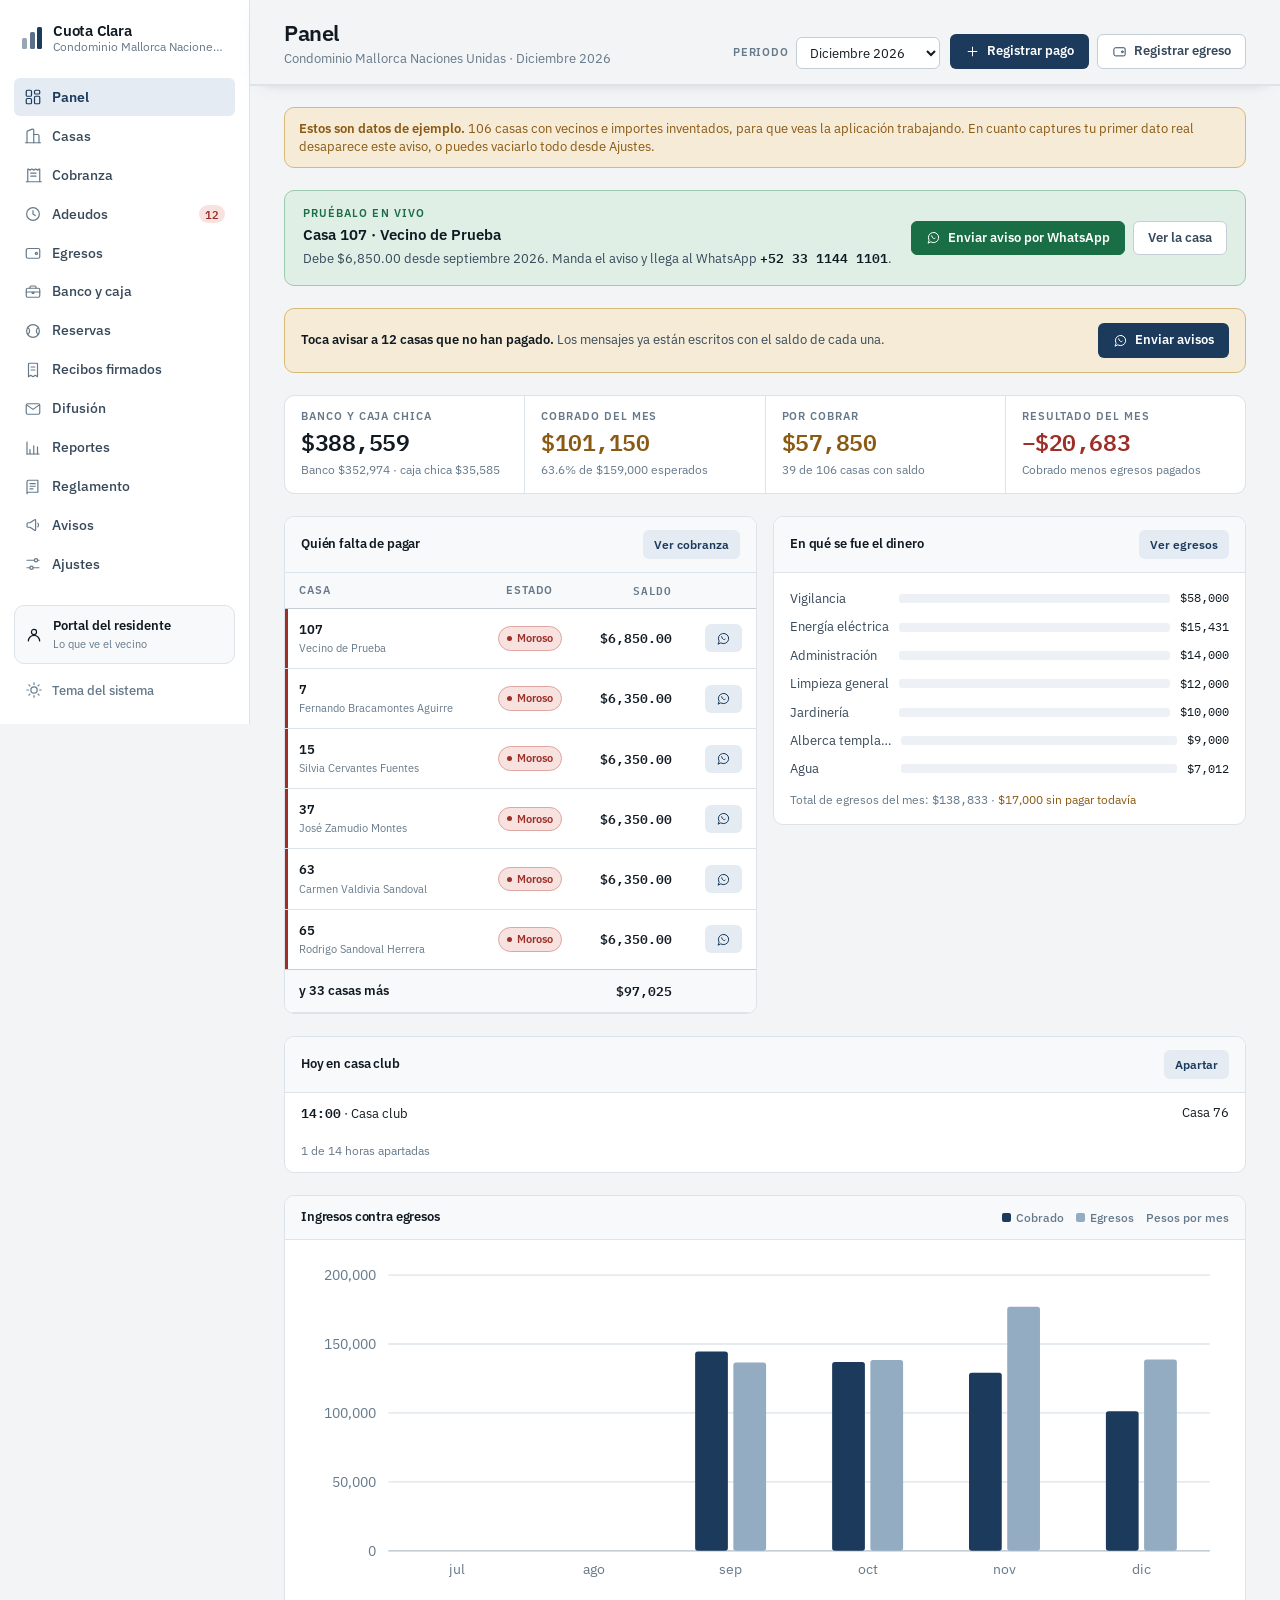
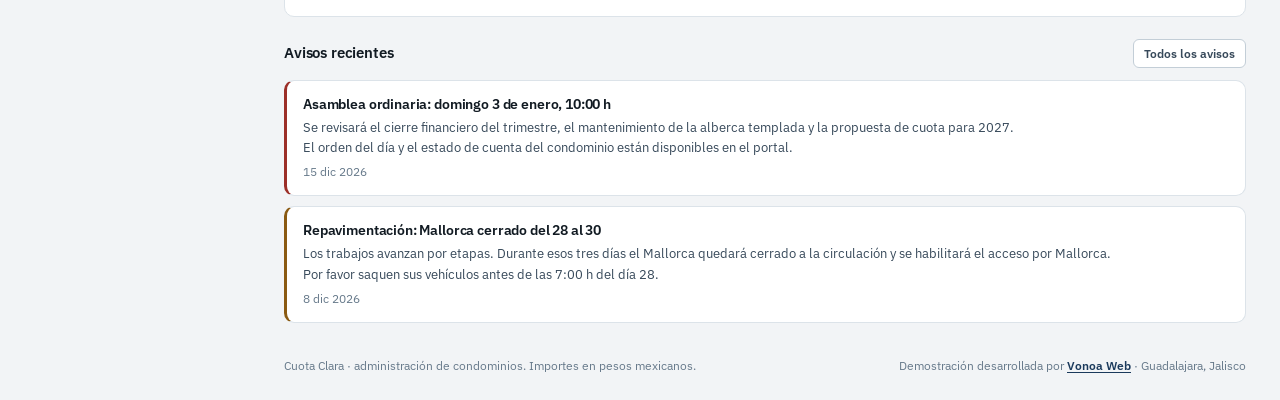
==== commit 5aacd7b1: "Condominio Mallorca: banco y caja chica, egresos con folio, recargos y conciliacion - Demo con el no" ====
--- a/index.html
+++ b/index.html
@@ -4,11 +4,11 @@
 <meta charset="utf-8">
 <meta name="viewport" content="width=device-width, initial-scale=1, viewport-fit=cover">
 <!--ARTIFACT:HEAD-START-->
-<title>Cuota Clara</title>
+<title>Condominio Mallorca · Cuota Clara</title>
 <link rel="preconnect" href="https://fonts.googleapis.com">
 <link rel="preconnect" href="https://fonts.gstatic.com" crossorigin>
 <link rel="stylesheet" href="https://fonts.googleapis.com/css2?family=IBM+Plex+Mono:wght@400;500;600&family=IBM+Plex+Sans:wght@400;500;600;700&family=IBM+Plex+Serif:wght@600;700&display=swap">
-<link rel="stylesheet" href="css/app.css?v=2026102602">
+<link rel="stylesheet" href="css/app.css?v=2026102803">
 <!--ARTIFACT:HEAD-END-->
 </head>
 <body>
@@ -34,6 +34,8 @@
   <symbol id="i-volver" viewBox="0 0 24 24"><path d="M10 6 4 12l6 6"/><path d="M4 12h16"/></symbol>
   <symbol id="i-adeudos" viewBox="0 0 24 24"><circle cx="12" cy="12" r="8.5"/><path d="M12 7.5V12l3 2"/></symbol>
   <symbol id="i-caja" viewBox="0 0 24 24"><rect x="3" y="7" width="18" height="12" rx="2"/><path d="M8 7V5.5A1.5 1.5 0 0 1 9.5 4h5A1.5 1.5 0 0 1 16 5.5V7"/><path d="M3 12h18"/><path d="M11 12v2h2v-2"/></symbol>
+  <symbol id="i-reservas" viewBox="0 0 24 24"><circle cx="12" cy="12" r="8.5"/><path d="M5.2 7.6c3 1.4 3 7.4 0 8.8M18.8 7.6c-3 1.4-3 7.4 0 8.8"/></symbol>
+  <symbol id="i-visitas" viewBox="0 0 24 24"><circle cx="9" cy="8" r="3.2"/><path d="M3 19.5a6 6 0 0 1 12 0"/><path d="M16 11h5M18.5 8.5v5"/></symbol>
   <symbol id="i-menu" viewBox="0 0 24 24"><path d="M4 7h16M4 12h16M4 17h16"/></symbol>
   <symbol id="i-tema" viewBox="0 0 24 24"><circle cx="12" cy="12" r="4.2"/><path d="M12 2.5v2M12 19.5v2M2.5 12h2M19.5 12h2M5.2 5.2l1.4 1.4M17.4 17.4l1.4 1.4M18.8 5.2l-1.4 1.4M6.6 17.4l-1.4 1.4"/></symbol>
 </svg>
@@ -54,9 +56,11 @@
       <a class="nav__item" data-route="unidades" href="#/unidades"><svg class="i"><use href="#i-unidades"/></svg><span>Casas</span></a>
       <a class="nav__item" data-route="cobranza" href="#/cobranza"><svg class="i"><use href="#i-cobranza"/></svg><span>Cobranza</span></a>
       <a class="nav__item" data-route="adeudos" href="#/adeudos"><svg class="i"><use href="#i-adeudos"/></svg><span>Adeudos</span><em class="nav__badge" id="badgeMorosos" hidden></em></a>
-      <a class="nav__item" data-route="gastos" href="#/gastos"><svg class="i"><use href="#i-gastos"/></svg><span>Gastos</span></a>
-      <a class="nav__item" data-route="caja" href="#/caja"><svg class="i"><use href="#i-caja"/></svg><span>Caja chica</span></a>
-      <a class="nav__item" data-route="recibos" href="#/recibos"><svg class="i"><use href="#i-recibos"/></svg><span>Recibos</span></a>
+      <a class="nav__item" data-route="gastos" href="#/gastos"><svg class="i"><use href="#i-gastos"/></svg><span>Egresos</span></a>
+      <a class="nav__item" data-route="caja" href="#/caja"><svg class="i"><use href="#i-caja"/></svg><span>Banco y caja</span></a>
+      <a class="nav__item" data-route="reservas" href="#/reservas" hidden><svg class="i"><use href="#i-reservas"/></svg><span>Reservas</span></a>
+      <a class="nav__item" data-route="visitas" href="#/visitas" hidden><svg class="i"><use href="#i-visitas"/></svg><span>Visitas</span></a>
+      <a class="nav__item" data-route="recibos" href="#/recibos"><svg class="i"><use href="#i-recibos"/></svg><span>Recibos firmados</span></a>
       <a class="nav__item" data-route="difusion" href="#/difusion"><svg class="i"><use href="#i-difusion"/></svg><span>Difusión</span></a>
       <a class="nav__item" data-route="reportes" href="#/reportes"><svg class="i"><use href="#i-reportes"/></svg><span>Reportes</span></a>
       <a class="nav__item" data-route="reglamento" href="#/reglamento"><svg class="i"><use href="#i-reglamento"/></svg><span>Reglamento</span></a>
@@ -123,28 +127,33 @@
 
 <div class="toasts" id="toasts" aria-live="polite"></div>
 
-<script src="js/format.js?v=2026102602"></script>
-<script src="js/archivos.js?v=2026102602"></script>
-<script src="js/pdf.js?v=2026102602"></script>
-<script src="js/store.js?v=2026102602"></script>
-<script src="js/seed.js?v=2026102602"></script>
-<script src="js/model.js?v=2026102602"></script>
-<script src="js/ui.js?v=2026102602"></script>
-<script src="js/comprobantes.js?v=2026102602"></script>
-<script src="js/views/panel.js?v=2026102602"></script>
-<script src="js/views/unidades.js?v=2026102602"></script>
-<script src="js/views/cobranza.js?v=2026102602"></script>
-<script src="js/views/adeudos.js?v=2026102602"></script>
-<script src="js/views/gastos.js?v=2026102602"></script>
-<script src="js/views/caja.js?v=2026102602"></script>
-<script src="js/views/recibos.js?v=2026102602"></script>
-<script src="js/views/difusion.js?v=2026102602"></script>
-<script src="js/views/reglamento.js?v=2026102602"></script>
-<script src="js/views/reportes.js?v=2026102602"></script>
-<script src="js/views/avisos.js?v=2026102602"></script>
-<script src="js/views/ajustes.js?v=2026102602"></script>
-<script src="js/views/portal.js?v=2026102602"></script>
-<script src="js/app.js?v=2026102602"></script>
+<script src="js/format.js?v=2026102803"></script>
+<script src="js/perfil.js?v=2026102803"></script>
+<script src="js/archivos.js?v=2026102803"></script>
+<script src="js/pdf.js?v=2026102803"></script>
+<script src="js/store.js?v=2026102803"></script>
+<script src="js/escritorio.js?v=2026102803"></script>
+<script src="js/seed.js?v=2026102803"></script>
+<script src="js/model.js?v=2026102803"></script>
+<script src="js/ui.js?v=2026102803"></script>
+<script src="js/importar.js?v=2026102803"></script>
+<script src="js/comprobantes.js?v=2026102803"></script>
+<script src="js/views/panel.js?v=2026102803"></script>
+<script src="js/views/unidades.js?v=2026102803"></script>
+<script src="js/views/cobranza.js?v=2026102803"></script>
+<script src="js/views/adeudos.js?v=2026102803"></script>
+<script src="js/views/gastos.js?v=2026102803"></script>
+<script src="js/views/caja.js?v=2026102803"></script>
+<script src="js/views/reservas.js?v=2026102803"></script>
+<script src="js/views/visitas.js?v=2026102803"></script>
+<script src="js/views/recibos.js?v=2026102803"></script>
+<script src="js/views/difusion.js?v=2026102803"></script>
+<script src="js/views/reglamento.js?v=2026102803"></script>
+<script src="js/views/reportes.js?v=2026102803"></script>
+<script src="js/views/avisos.js?v=2026102803"></script>
+<script src="js/views/ajustes.js?v=2026102803"></script>
+<script src="js/views/portal.js?v=2026102803"></script>
+<script src="js/app.js?v=2026102803"></script>
 <!--ARTIFACT:BODY-END-->
 </body>
 </html>
--- a/css/app.css
+++ b/css/app.css
@@ -216,6 +216,61 @@
   .tabbar__item.is-on{color:var(--accent);background:var(--accent-soft)}
 }
 
+/* ---------- Meses que paga (registrar pago) ---------- */
+.mesespago{margin-top:14px;display:flex;flex-direction:column;gap:6px}
+.mesespago:empty{display:none}
+.mesespago__lista{display:grid;grid-template-columns:repeat(auto-fill,minmax(150px,1fr));gap:6px}
+.mesespago__mes{display:grid;grid-template-columns:auto 1fr;gap:2px 8px;align-items:center;padding:8px 10px;border:1px solid var(--rule);
+  border-radius:var(--r-sm);background:var(--surface-2);font-size:12.5px;cursor:pointer}
+.mesespago__mes input{grid-row:span 2;width:16px;height:16px;accent-color:var(--accent)}
+.mesespago__mes b{font-weight:600;color:var(--ink)}
+.mesespago__mes small{grid-column:2;font-size:10.5px;color:var(--muted)}
+.mesespago__mes:has(input:checked){border-color:var(--accent);background:var(--accent-soft)}
+
+/* ---------- Formularios ---------- */
+.fila2{display:grid;grid-template-columns:1fr 120px;gap:8px}
+.check--suave{background:var(--surface-2);border-color:var(--rule);color:var(--ink-2)}
+.historial{margin-top:14px;font-size:12px;color:var(--muted)}
+.historial summary{cursor:pointer;font-weight:600;color:var(--ink-2)}
+.historial ul{margin:6px 0 0;padding-left:18px;display:flex;flex-direction:column;gap:3px}
+.linkbtn{background:none;border:0;padding:0;font:inherit;font-size:11px;color:var(--accent-2);text-decoration:underline;cursor:pointer}
+.recargos{margin-top:16px;padding:14px;border:1px solid var(--rule);border-radius:var(--r-md);background:var(--surface-2)}
+.recargos .chip input{display:none}
+.tramo{display:flex;flex-wrap:wrap;align-items:center;gap:6px;font-size:12.5px;color:var(--ink-2);margin-bottom:6px}
+.tramo .input{width:80px;text-align:right}
+
+/* ---------- Egresos ---------- */
+tr.row--cancelado td{color:var(--muted);text-decoration:line-through}
+tr.row--cancelado td:last-child,tr.row--cancelado td .pill{text-decoration:none}
+tr.fila-clic{cursor:pointer}
+tr.fila-clic:hover td{background:var(--accent-soft)}
+tr.subtotal td{font-size:12px;color:var(--muted);font-weight:600;background:var(--surface-2)}
+.recibo--cancelado{opacity:.6}
+
+/* ---------- Banco y caja chica ---------- */
+.cuentas{display:grid;grid-template-columns:repeat(auto-fit,minmax(240px,1fr));gap:12px}
+.cuenta{display:flex;flex-direction:column;gap:4px;text-align:left;padding:16px 18px;border-radius:var(--r-md);
+  border:1px solid var(--rule);background:var(--surface);font:inherit;color:var(--ink-2);cursor:pointer}
+.cuenta.is-on{border-color:var(--accent);box-shadow:inset 0 0 0 1px var(--accent)}
+.cuenta__nom{font:600 10.5px/1.3 var(--f-sans);text-transform:uppercase;letter-spacing:.09em;color:var(--muted)}
+.cuenta strong{font-size:24px;font-weight:600;color:var(--ink);letter-spacing:-.02em}
+.cuenta__det{font-size:11.5px;color:var(--muted)}
+.cuenta__mes{font-size:12px;margin-top:4px}
+tr.row--traspaso td{background:var(--surface-2)}
+.arqueo__dif{min-height:20px;margin:12px 0;font-size:13px}
+.conc__tit{margin:18px 0 2px;font:600 13px/1.3 var(--f-sans)}
+
+/* ---------- Reportes de matriz ---------- */
+.ledger--matriz td,.ledger--matriz th{padding-left:9px;padding-right:9px;font-size:12px}
+.celda-clic{cursor:pointer}
+.celda-clic:hover{background:var(--accent-soft);color:var(--accent)}
+.celda-debe{color:var(--crit);font-weight:600}
+
+/* ---------- Programa de escritorio: versión nueva ---------- */
+.actualizacion{position:fixed;left:50%;bottom:18px;transform:translateX(-50%);z-index:95;display:flex;align-items:center;gap:12px;
+  padding:12px 14px 12px 18px;border-radius:var(--r-md);background:var(--ink);color:#fff;font-size:13px;box-shadow:var(--shadow-2);max-width:calc(100% - 32px)}
+.actualizacion .iconbtn{color:#fff}
+
 /* ---------- Lo que toca hacer hoy ---------- */
 .cta{
   display:flex;flex-wrap:wrap;align-items:center;justify-content:space-between;gap:12px 18px;
@@ -282,6 +337,42 @@
 .bitacora__accion{margin-left:auto}
 .bitacora__cab .iconbtn + .bitacora__accion{margin-left:0}
 
+/* ---------- Reservas: días y agenda ---------- */
+.dias{display:flex;align-items:stretch;gap:6px;overflow-x:auto;padding-bottom:2px;-webkit-overflow-scrolling:touch}
+.dias .iconbtn{align-self:center;flex:none}
+.dias .input{flex:none;width:auto;align-self:center}
+.dia{flex:none;display:flex;flex-direction:column;align-items:center;gap:1px;min-width:72px;padding:8px 10px;
+  border-radius:var(--r-md);border:1px solid var(--rule);background:var(--surface);cursor:pointer;font:inherit;color:var(--ink-2)}
+.dia span{font-size:11px;font-weight:600;text-transform:uppercase;letter-spacing:.06em;color:var(--muted)}
+.dia b{font:600 18px/1.2 var(--f-mono);color:var(--ink)}
+.dia em{font-style:normal;font-size:10.5px;color:var(--muted)}
+.dia--hoy{border-color:var(--accent-2)}
+.dia.is-on{background:var(--accent);border-color:var(--accent)}
+.dia.is-on span,.dia.is-on b,.dia.is-on em{color:var(--on-accent)}
+.agenda{width:100%;border-collapse:collapse}
+.agenda th,.agenda td{padding:5px 8px;border-bottom:1px solid var(--rule);text-align:left}
+.agenda thead th{font:600 10.5px/1.3 var(--f-sans);text-transform:uppercase;letter-spacing:.08em;color:var(--muted);padding:10px 8px}
+.agenda tbody th{width:64px;font-size:12.5px;color:var(--ink-2);font-weight:500}
+.agenda__pasada th{color:var(--muted)}
+.slot{display:flex;flex-direction:column;align-items:flex-start;gap:0;width:100%;min-width:120px;padding:7px 10px;
+  border-radius:var(--r-sm);border:1px solid transparent;font:inherit;text-align:left;cursor:pointer}
+.slot b{font-size:12.5px;font-weight:600}
+.slot small{font-size:11px;opacity:.8;overflow:hidden;text-overflow:ellipsis;white-space:nowrap;max-width:100%}
+.slot--libre{background:var(--good-soft);border-color:var(--good-line);color:var(--good)}
+.slot--libre:hover{filter:brightness(.97)}
+.slot--ocupada{background:var(--accent-soft);color:var(--accent)}
+.slot--sigue{opacity:.75}
+.slot--cerrada{color:var(--muted);font-size:12px;cursor:default;padding:7px 10px;display:block}
+.rvmsg{margin-top:14px;padding:10px 12px;border-radius:var(--r-sm);font-size:13px;display:none}
+.rvmsg--si{display:block;background:var(--good-soft);color:var(--good);border:1px solid var(--good-line)}
+.rvmsg--no{display:block;background:var(--crit-soft);color:var(--crit);border:1px solid var(--crit-line)}
+.reslista{list-style:none;margin:0;padding:0}
+.reslista li{display:flex;justify-content:space-between;gap:10px;padding:10px 16px;border-bottom:1px solid var(--rule);font-size:13px}
+.reslista li:last-child{border-bottom:0}
+.reslista b{font-weight:600}
+@media print{.dias{display:none}.slot--libre{background:none;border:1px dashed #999;color:#555}}
+@media (max-width:520px){.slot{min-width:0;padding:6px 8px}.agenda th,.agenda td{padding:4px 5px}.agenda tbody th{width:46px;font-size:11.5px}}
+
 /* ---------- Menú "Más" del celular ---------- */
 .mas{display:grid;grid-template-columns:repeat(auto-fill,minmax(130px,1fr));gap:8px}
 .mas__item{display:flex;flex-direction:column;align-items:flex-start;gap:8px;padding:13px 12px;border-radius:var(--r-md);
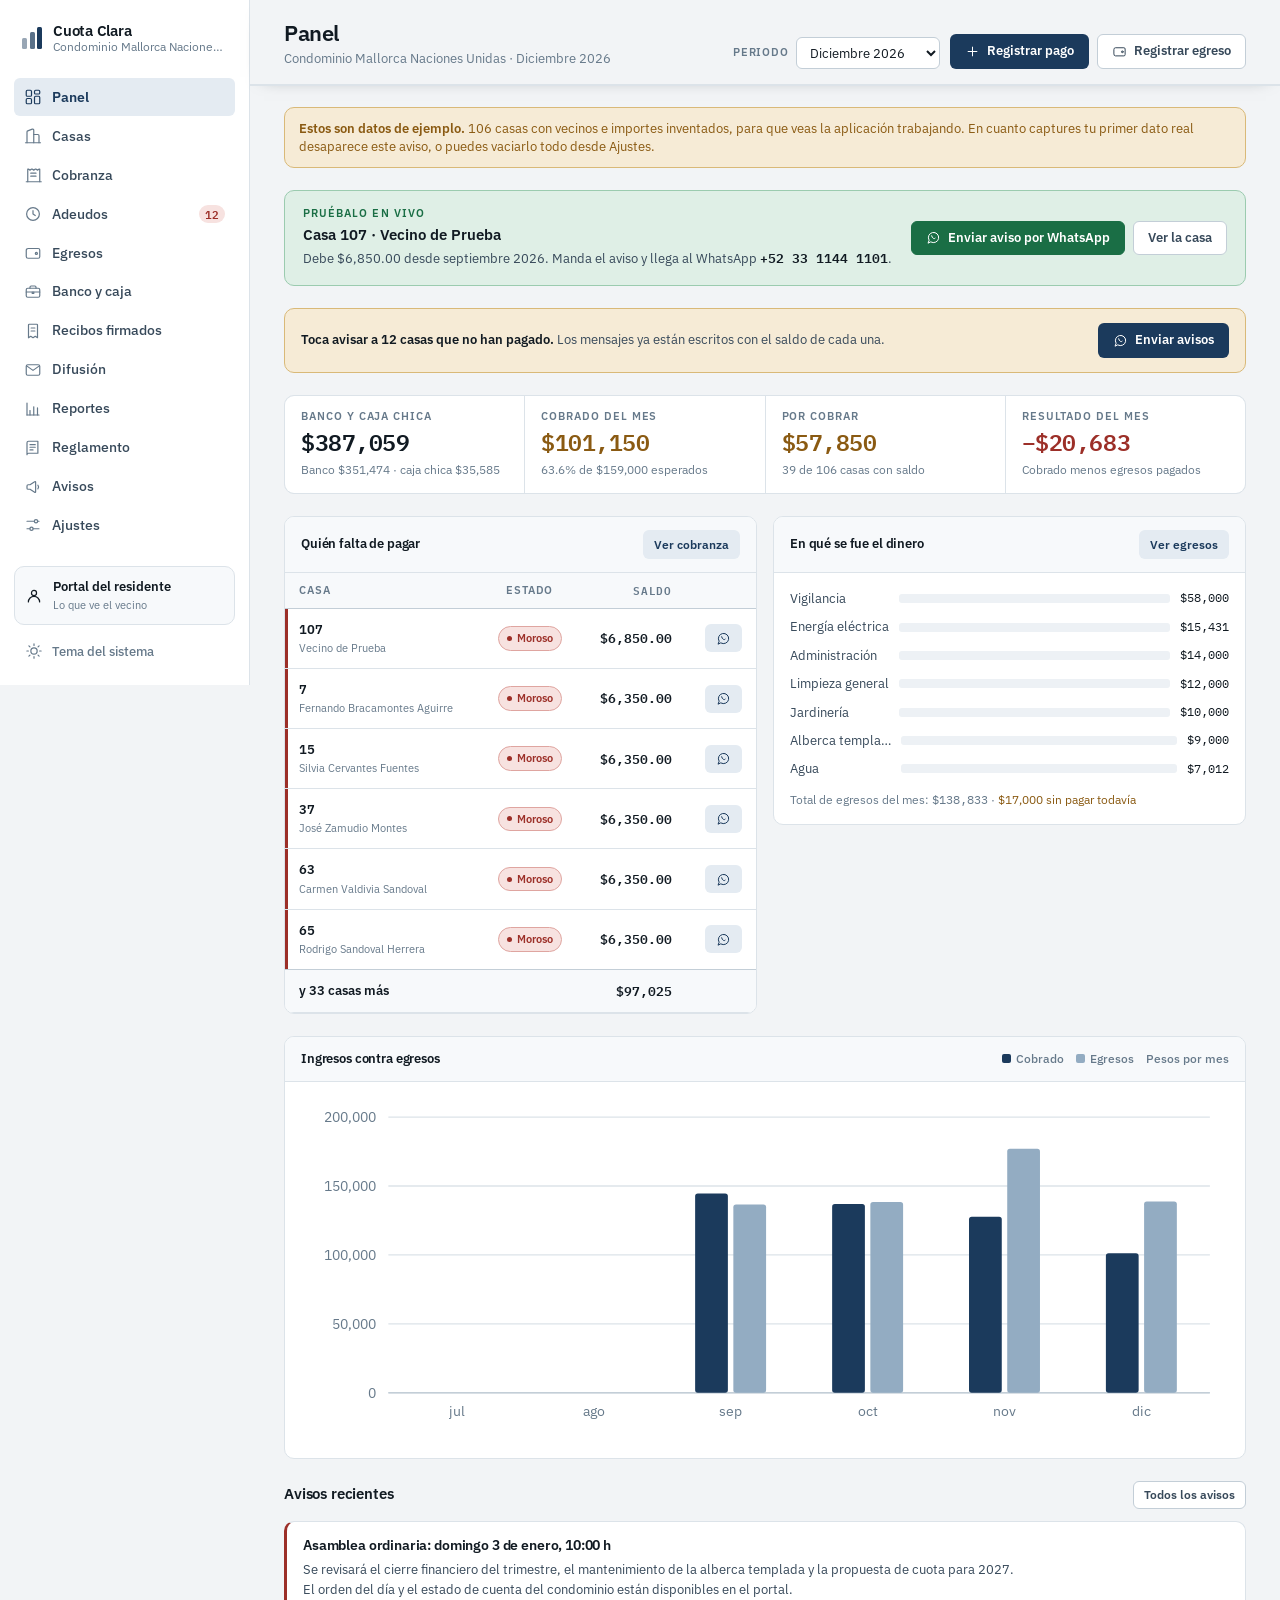
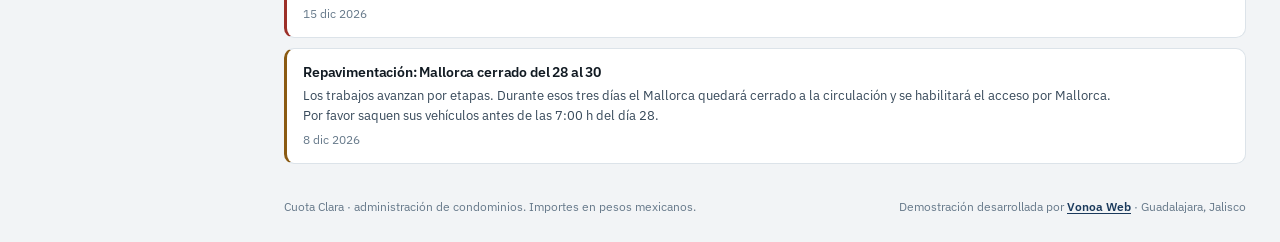
==== commit b00bb3f9: "Mallorca sin reservas; tocar la fila abre la casa; cargo extra para la renta de la casa club Co-Auth" ====
--- a/index.html
+++ b/index.html
@@ -8,7 +8,7 @@
 <link rel="preconnect" href="https://fonts.googleapis.com">
 <link rel="preconnect" href="https://fonts.gstatic.com" crossorigin>
 <link rel="stylesheet" href="https://fonts.googleapis.com/css2?family=IBM+Plex+Mono:wght@400;500;600&family=IBM+Plex+Sans:wght@400;500;600;700&family=IBM+Plex+Serif:wght@600;700&display=swap">
-<link rel="stylesheet" href="css/app.css?v=2026102803">
+<link rel="stylesheet" href="css/app.css?v=2026102711">
 <!--ARTIFACT:HEAD-END-->
 </head>
 <body>
@@ -127,33 +127,33 @@
 
 <div class="toasts" id="toasts" aria-live="polite"></div>
 
-<script src="js/format.js?v=2026102803"></script>
-<script src="js/perfil.js?v=2026102803"></script>
-<script src="js/archivos.js?v=2026102803"></script>
-<script src="js/pdf.js?v=2026102803"></script>
-<script src="js/store.js?v=2026102803"></script>
-<script src="js/escritorio.js?v=2026102803"></script>
-<script src="js/seed.js?v=2026102803"></script>
-<script src="js/model.js?v=2026102803"></script>
-<script src="js/ui.js?v=2026102803"></script>
-<script src="js/importar.js?v=2026102803"></script>
-<script src="js/comprobantes.js?v=2026102803"></script>
-<script src="js/views/panel.js?v=2026102803"></script>
-<script src="js/views/unidades.js?v=2026102803"></script>
-<script src="js/views/cobranza.js?v=2026102803"></script>
-<script src="js/views/adeudos.js?v=2026102803"></script>
-<script src="js/views/gastos.js?v=2026102803"></script>
-<script src="js/views/caja.js?v=2026102803"></script>
-<script src="js/views/reservas.js?v=2026102803"></script>
-<script src="js/views/visitas.js?v=2026102803"></script>
-<script src="js/views/recibos.js?v=2026102803"></script>
-<script src="js/views/difusion.js?v=2026102803"></script>
-<script src="js/views/reglamento.js?v=2026102803"></script>
-<script src="js/views/reportes.js?v=2026102803"></script>
-<script src="js/views/avisos.js?v=2026102803"></script>
-<script src="js/views/ajustes.js?v=2026102803"></script>
-<script src="js/views/portal.js?v=2026102803"></script>
-<script src="js/app.js?v=2026102803"></script>
+<script src="js/format.js?v=2026102711"></script>
+<script src="js/perfil.js?v=2026102711"></script>
+<script src="js/archivos.js?v=2026102711"></script>
+<script src="js/pdf.js?v=2026102711"></script>
+<script src="js/store.js?v=2026102711"></script>
+<script src="js/escritorio.js?v=2026102711"></script>
+<script src="js/seed.js?v=2026102711"></script>
+<script src="js/model.js?v=2026102711"></script>
+<script src="js/ui.js?v=2026102711"></script>
+<script src="js/importar.js?v=2026102711"></script>
+<script src="js/comprobantes.js?v=2026102711"></script>
+<script src="js/views/panel.js?v=2026102711"></script>
+<script src="js/views/unidades.js?v=2026102711"></script>
+<script src="js/views/cobranza.js?v=2026102711"></script>
+<script src="js/views/adeudos.js?v=2026102711"></script>
+<script src="js/views/gastos.js?v=2026102711"></script>
+<script src="js/views/caja.js?v=2026102711"></script>
+<script src="js/views/reservas.js?v=2026102711"></script>
+<script src="js/views/visitas.js?v=2026102711"></script>
+<script src="js/views/recibos.js?v=2026102711"></script>
+<script src="js/views/difusion.js?v=2026102711"></script>
+<script src="js/views/reglamento.js?v=2026102711"></script>
+<script src="js/views/reportes.js?v=2026102711"></script>
+<script src="js/views/avisos.js?v=2026102711"></script>
+<script src="js/views/ajustes.js?v=2026102711"></script>
+<script src="js/views/portal.js?v=2026102711"></script>
+<script src="js/app.js?v=2026102711"></script>
 <!--ARTIFACT:BODY-END-->
 </body>
 </html>
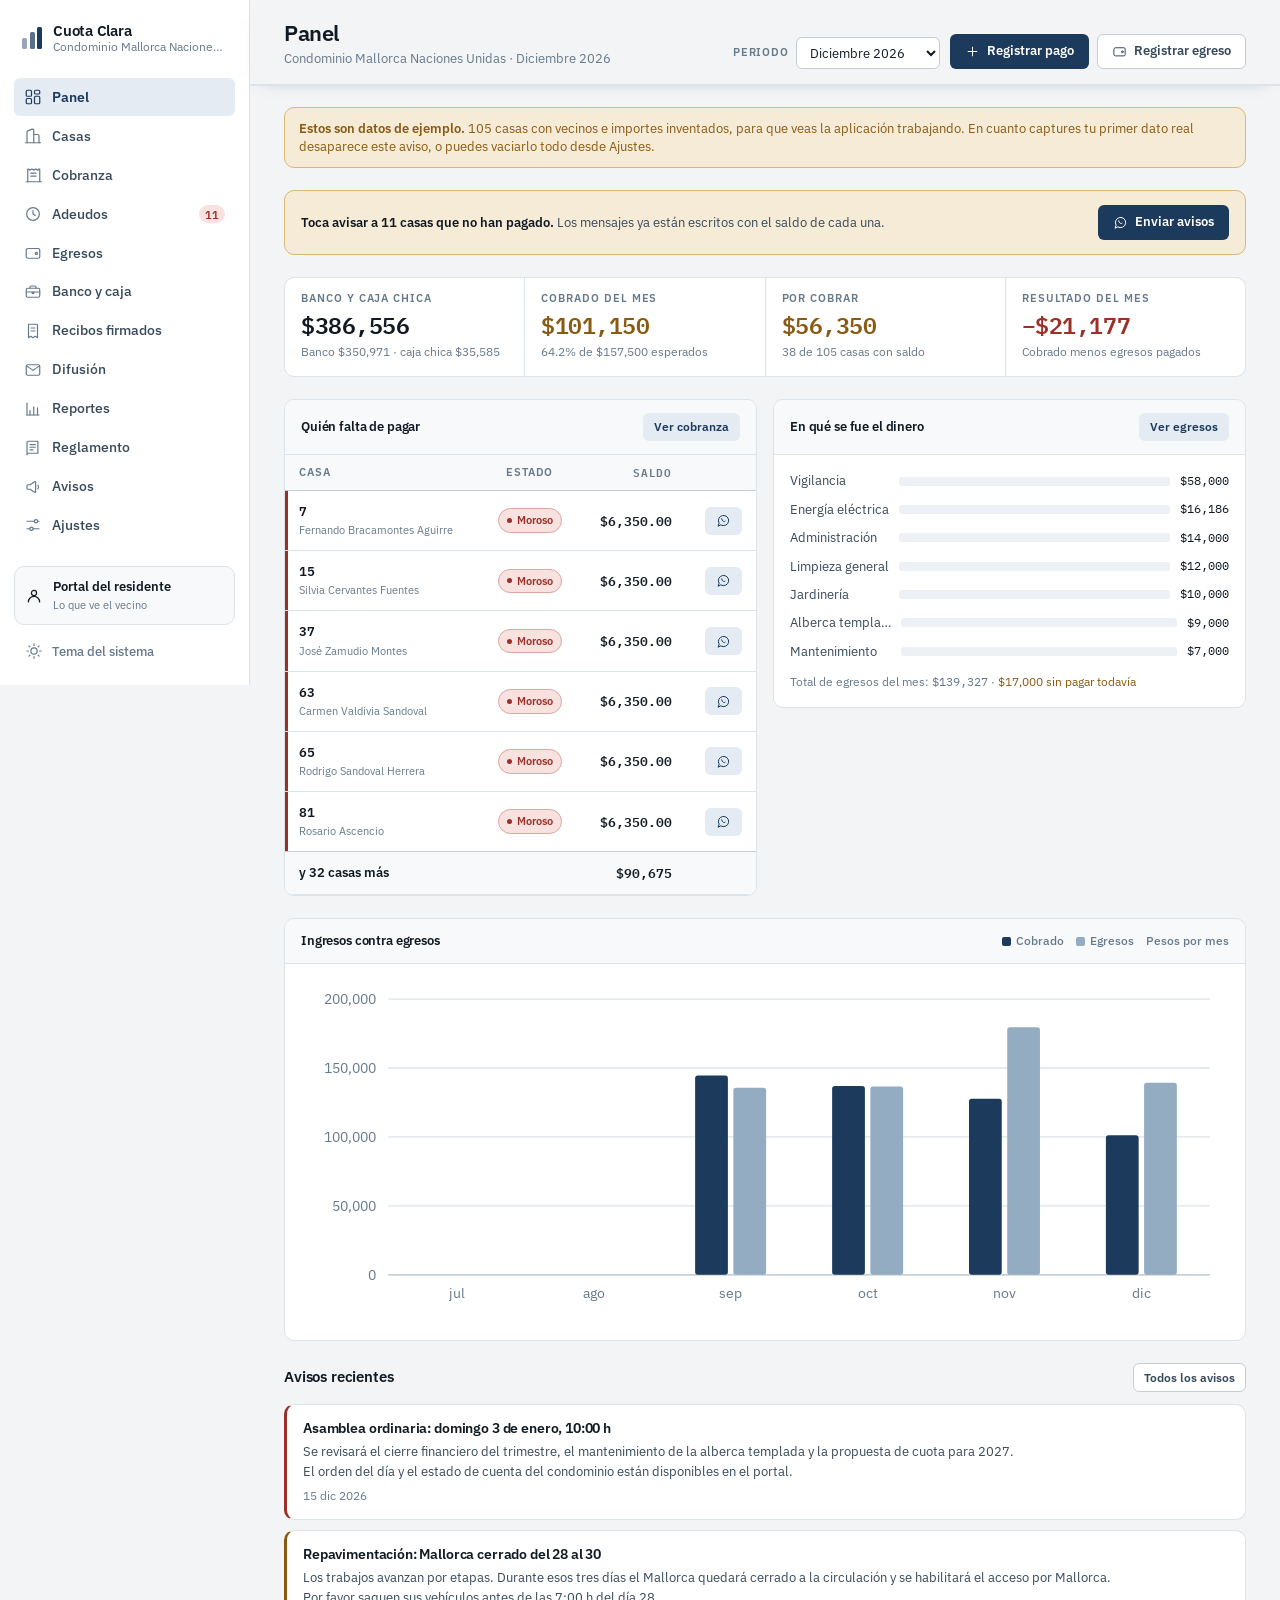
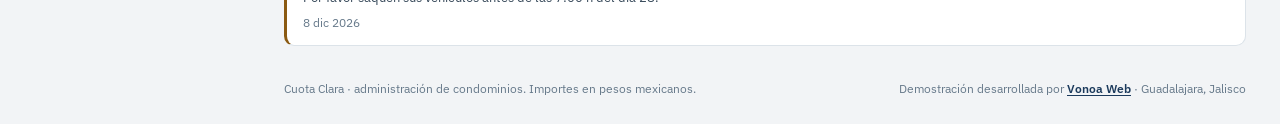
==== commit 6bb3cf1d: "Sin casa de prueba: el demo ya no lleva ningun telefono real Co-Authored-By: Claude Opus 5.5 <norepl" ====
--- a/index.html
+++ b/index.html
@@ -8,7 +8,7 @@
 <link rel="preconnect" href="https://fonts.googleapis.com">
 <link rel="preconnect" href="https://fonts.gstatic.com" crossorigin>
 <link rel="stylesheet" href="https://fonts.googleapis.com/css2?family=IBM+Plex+Mono:wght@400;500;600&family=IBM+Plex+Sans:wght@400;500;600;700&family=IBM+Plex+Serif:wght@600;700&display=swap">
-<link rel="stylesheet" href="css/app.css?v=2026102711">
+<link rel="stylesheet" href="css/app.css?v=2026102720">
 <!--ARTIFACT:HEAD-END-->
 </head>
 <body>
@@ -127,33 +127,33 @@
 
 <div class="toasts" id="toasts" aria-live="polite"></div>
 
-<script src="js/format.js?v=2026102711"></script>
-<script src="js/perfil.js?v=2026102711"></script>
-<script src="js/archivos.js?v=2026102711"></script>
-<script src="js/pdf.js?v=2026102711"></script>
-<script src="js/store.js?v=2026102711"></script>
-<script src="js/escritorio.js?v=2026102711"></script>
-<script src="js/seed.js?v=2026102711"></script>
-<script src="js/model.js?v=2026102711"></script>
-<script src="js/ui.js?v=2026102711"></script>
-<script src="js/importar.js?v=2026102711"></script>
-<script src="js/comprobantes.js?v=2026102711"></script>
-<script src="js/views/panel.js?v=2026102711"></script>
-<script src="js/views/unidades.js?v=2026102711"></script>
-<script src="js/views/cobranza.js?v=2026102711"></script>
-<script src="js/views/adeudos.js?v=2026102711"></script>
-<script src="js/views/gastos.js?v=2026102711"></script>
-<script src="js/views/caja.js?v=2026102711"></script>
-<script src="js/views/reservas.js?v=2026102711"></script>
-<script src="js/views/visitas.js?v=2026102711"></script>
-<script src="js/views/recibos.js?v=2026102711"></script>
-<script src="js/views/difusion.js?v=2026102711"></script>
-<script src="js/views/reglamento.js?v=2026102711"></script>
-<script src="js/views/reportes.js?v=2026102711"></script>
-<script src="js/views/avisos.js?v=2026102711"></script>
-<script src="js/views/ajustes.js?v=2026102711"></script>
-<script src="js/views/portal.js?v=2026102711"></script>
-<script src="js/app.js?v=2026102711"></script>
+<script src="js/format.js?v=2026102720"></script>
+<script src="js/perfil.js?v=2026102720"></script>
+<script src="js/archivos.js?v=2026102720"></script>
+<script src="js/pdf.js?v=2026102720"></script>
+<script src="js/store.js?v=2026102720"></script>
+<script src="js/escritorio.js?v=2026102720"></script>
+<script src="js/seed.js?v=2026102720"></script>
+<script src="js/model.js?v=2026102720"></script>
+<script src="js/ui.js?v=2026102720"></script>
+<script src="js/importar.js?v=2026102720"></script>
+<script src="js/comprobantes.js?v=2026102720"></script>
+<script src="js/views/panel.js?v=2026102720"></script>
+<script src="js/views/unidades.js?v=2026102720"></script>
+<script src="js/views/cobranza.js?v=2026102720"></script>
+<script src="js/views/adeudos.js?v=2026102720"></script>
+<script src="js/views/gastos.js?v=2026102720"></script>
+<script src="js/views/caja.js?v=2026102720"></script>
+<script src="js/views/reservas.js?v=2026102720"></script>
+<script src="js/views/visitas.js?v=2026102720"></script>
+<script src="js/views/recibos.js?v=2026102720"></script>
+<script src="js/views/difusion.js?v=2026102720"></script>
+<script src="js/views/reglamento.js?v=2026102720"></script>
+<script src="js/views/reportes.js?v=2026102720"></script>
+<script src="js/views/avisos.js?v=2026102720"></script>
+<script src="js/views/ajustes.js?v=2026102720"></script>
+<script src="js/views/portal.js?v=2026102720"></script>
+<script src="js/app.js?v=2026102720"></script>
 <!--ARTIFACT:BODY-END-->
 </body>
 </html>
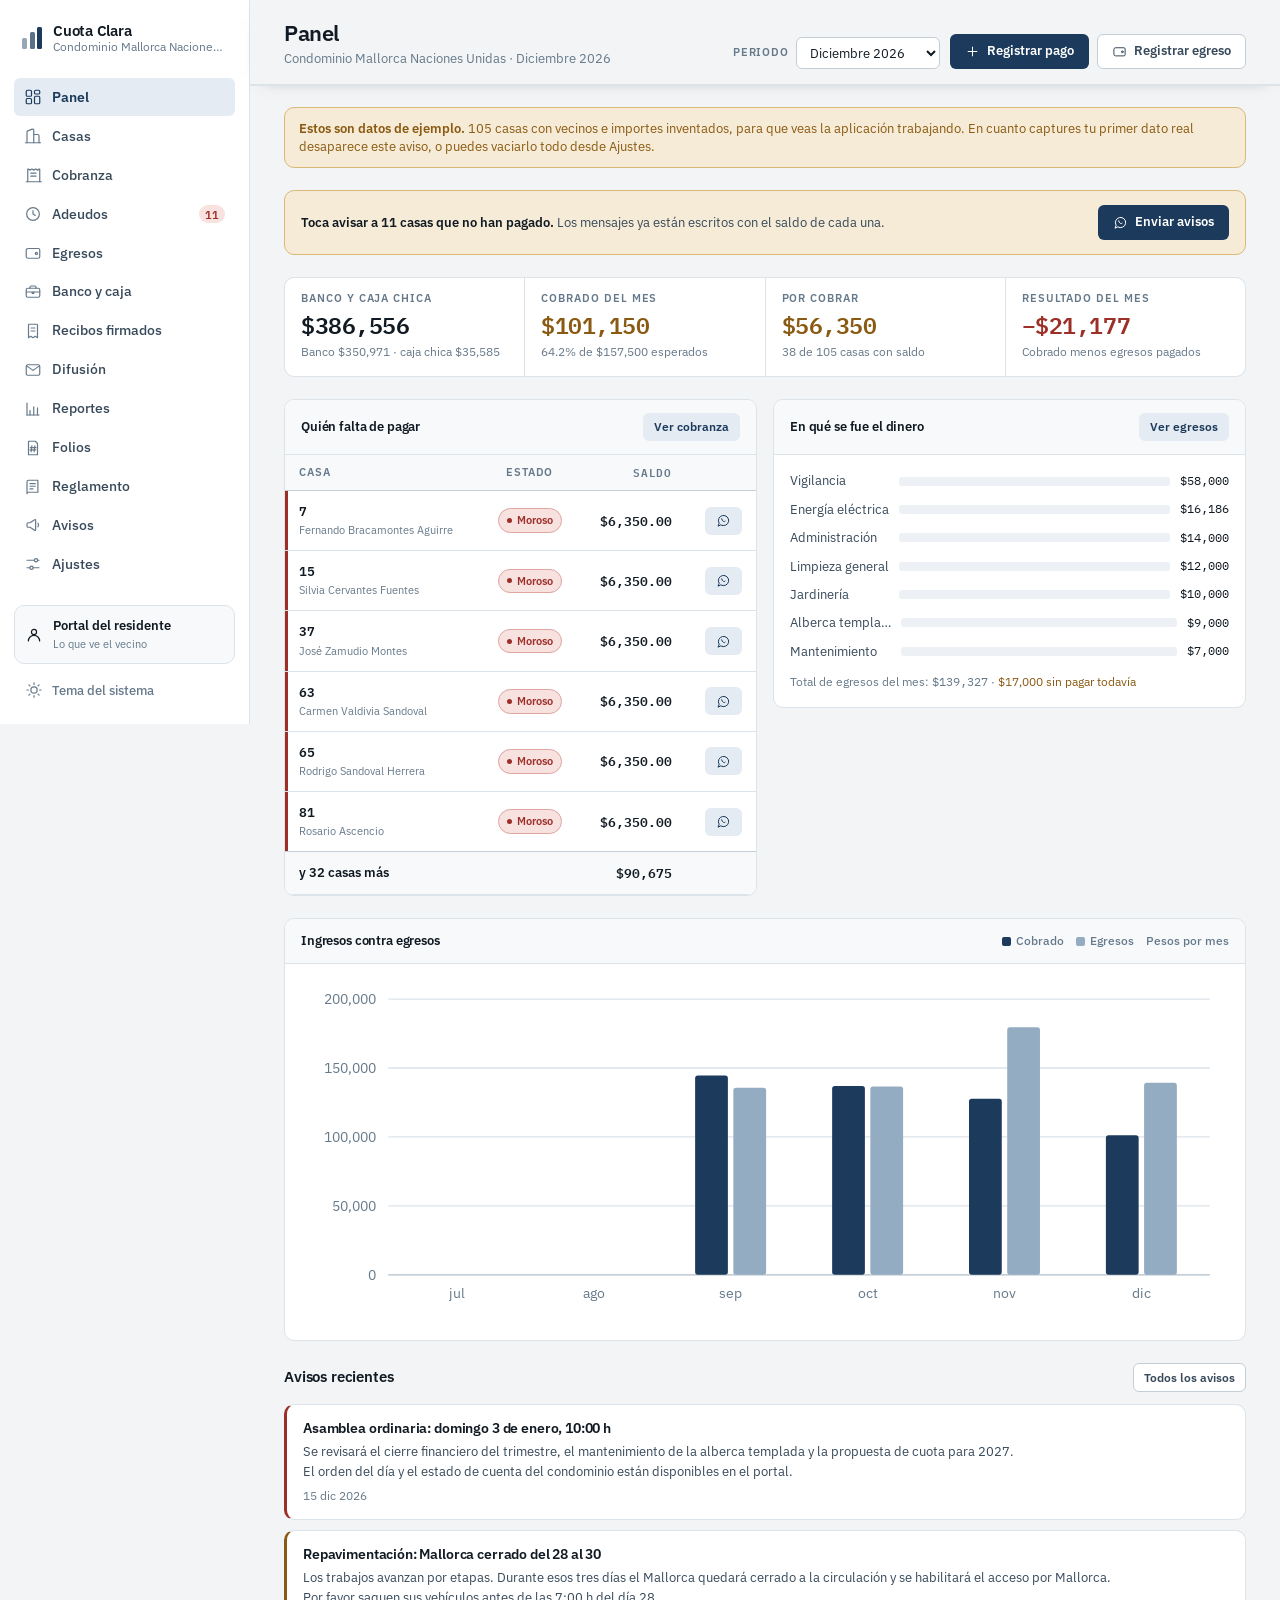
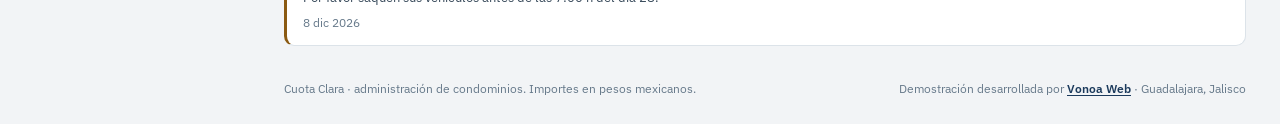
==== commit 827d2744: "Folios que no se pueden borrar y egresos con autorizo y revision Los pagos se cancelan con su motivo" ====
--- a/index.html
+++ b/index.html
@@ -8,7 +8,7 @@
 <link rel="preconnect" href="https://fonts.googleapis.com">
 <link rel="preconnect" href="https://fonts.gstatic.com" crossorigin>
 <link rel="stylesheet" href="https://fonts.googleapis.com/css2?family=IBM+Plex+Mono:wght@400;500;600&family=IBM+Plex+Sans:wght@400;500;600;700&family=IBM+Plex+Serif:wght@600;700&display=swap">
-<link rel="stylesheet" href="css/app.css?v=2026102720">
+<link rel="stylesheet" href="css/app.css?v=2026102741">
 <!--ARTIFACT:HEAD-END-->
 </head>
 <body>
@@ -27,6 +27,7 @@
   <symbol id="i-recibos" viewBox="0 0 24 24"><path d="M6 21V4a1 1 0 0 1 1-1h10a1 1 0 0 1 1 1v17l-3-2-3 2-3-2Z"/><path d="M9.5 8h5M9.5 12h5"/></symbol>
   <symbol id="i-difusion" viewBox="0 0 24 24"><rect x="3" y="5" width="18" height="14" rx="2"/><path d="m3.5 6.5 8.5 6 8.5-6"/></symbol>
   <symbol id="i-reglamento" viewBox="0 0 24 24"><path d="M4 19.5V5a2 2 0 0 1 2-2h12.5v16H6a2 2 0 0 0-2 2V19.5Z"/><path d="M8 7.5h7M8 11h7M8 14.5h4"/></symbol>
+  <symbol id="i-folios" viewBox="0 0 24 24"><path d="M6 3h9l3 3v15H6Z"/><path d="M10.5 9 9.5 17M14.5 9l-1 8M8.5 11.5h7.5M8 14.5h7.5"/></symbol>
   <symbol id="i-buscar" viewBox="0 0 24 24"><circle cx="11" cy="11" r="6.5"/><path d="m16 16 4.5 4.5"/></symbol>
   <symbol id="i-cerrar" viewBox="0 0 24 24"><path d="m6 6 12 12M18 6 6 18"/></symbol>
   <symbol id="i-wa" viewBox="0 0 24 24"><path d="M3.5 20.5 5 16.3A8.2 8.2 0 1 1 8.1 19.3Z"/><path d="M9 9.2c.2 1.7 1.3 3.2 2.8 4.1.6.4 1.4.7 2 .3l.7-.5"/></symbol>
@@ -63,6 +64,7 @@
       <a class="nav__item" data-route="recibos" href="#/recibos"><svg class="i"><use href="#i-recibos"/></svg><span>Recibos firmados</span></a>
       <a class="nav__item" data-route="difusion" href="#/difusion"><svg class="i"><use href="#i-difusion"/></svg><span>Difusión</span></a>
       <a class="nav__item" data-route="reportes" href="#/reportes"><svg class="i"><use href="#i-reportes"/></svg><span>Reportes</span></a>
+      <a class="nav__item" data-route="folios" href="#/folios"><svg class="i"><use href="#i-folios"/></svg><span>Folios</span></a>
       <a class="nav__item" data-route="reglamento" href="#/reglamento"><svg class="i"><use href="#i-reglamento"/></svg><span>Reglamento</span></a>
       <a class="nav__item" data-route="avisos" href="#/avisos"><svg class="i"><use href="#i-avisos"/></svg><span>Avisos</span></a>
       <a class="nav__item" data-route="ajustes" href="#/ajustes"><svg class="i"><use href="#i-ajustes"/></svg><span>Ajustes</span></a>
@@ -127,33 +129,35 @@
 
 <div class="toasts" id="toasts" aria-live="polite"></div>
 
-<script src="js/format.js?v=2026102720"></script>
-<script src="js/perfil.js?v=2026102720"></script>
-<script src="js/archivos.js?v=2026102720"></script>
-<script src="js/pdf.js?v=2026102720"></script>
-<script src="js/store.js?v=2026102720"></script>
-<script src="js/escritorio.js?v=2026102720"></script>
-<script src="js/seed.js?v=2026102720"></script>
-<script src="js/model.js?v=2026102720"></script>
-<script src="js/ui.js?v=2026102720"></script>
-<script src="js/importar.js?v=2026102720"></script>
-<script src="js/comprobantes.js?v=2026102720"></script>
-<script src="js/views/panel.js?v=2026102720"></script>
-<script src="js/views/unidades.js?v=2026102720"></script>
-<script src="js/views/cobranza.js?v=2026102720"></script>
-<script src="js/views/adeudos.js?v=2026102720"></script>
-<script src="js/views/gastos.js?v=2026102720"></script>
-<script src="js/views/caja.js?v=2026102720"></script>
-<script src="js/views/reservas.js?v=2026102720"></script>
-<script src="js/views/visitas.js?v=2026102720"></script>
-<script src="js/views/recibos.js?v=2026102720"></script>
-<script src="js/views/difusion.js?v=2026102720"></script>
-<script src="js/views/reglamento.js?v=2026102720"></script>
-<script src="js/views/reportes.js?v=2026102720"></script>
-<script src="js/views/avisos.js?v=2026102720"></script>
-<script src="js/views/ajustes.js?v=2026102720"></script>
-<script src="js/views/portal.js?v=2026102720"></script>
-<script src="js/app.js?v=2026102720"></script>
+<script src="js/format.js?v=2026102741"></script>
+<script src="js/perfil.js?v=2026102741"></script>
+<script src="js/archivos.js?v=2026102741"></script>
+<script src="js/pdf.js?v=2026102741"></script>
+<script src="js/store.js?v=2026102741"></script>
+<script src="js/escritorio.js?v=2026102741"></script>
+<script src="js/seed.js?v=2026102741"></script>
+<script src="js/model.js?v=2026102741"></script>
+<script src="js/ui.js?v=2026102741"></script>
+<script src="js/importar.js?v=2026102741"></script>
+<script src="js/comprobantes.js?v=2026102741"></script>
+<script src="js/demo.js?v=2026102741"></script>
+<script src="js/views/panel.js?v=2026102741"></script>
+<script src="js/views/unidades.js?v=2026102741"></script>
+<script src="js/views/cobranza.js?v=2026102741"></script>
+<script src="js/views/adeudos.js?v=2026102741"></script>
+<script src="js/views/gastos.js?v=2026102741"></script>
+<script src="js/views/caja.js?v=2026102741"></script>
+<script src="js/views/reservas.js?v=2026102741"></script>
+<script src="js/views/visitas.js?v=2026102741"></script>
+<script src="js/views/recibos.js?v=2026102741"></script>
+<script src="js/views/difusion.js?v=2026102741"></script>
+<script src="js/views/reglamento.js?v=2026102741"></script>
+<script src="js/views/reportes.js?v=2026102741"></script>
+<script src="js/views/folios.js?v=2026102741"></script>
+<script src="js/views/avisos.js?v=2026102741"></script>
+<script src="js/views/ajustes.js?v=2026102741"></script>
+<script src="js/views/portal.js?v=2026102741"></script>
+<script src="js/app.js?v=2026102741"></script>
 <!--ARTIFACT:BODY-END-->
 </body>
 </html>
--- a/css/app.css
+++ b/css/app.css
@@ -717,6 +717,9 @@
   background:var(--accent-soft);color:var(--accent);font-size:12.5px;line-height:1.5;
 }
 .note--demo{background:var(--warn-soft);color:var(--warn);border:1px solid var(--warn-line)}
+.note--crit{background:var(--crit-soft);color:var(--crit);border:1px solid var(--crit-line)}
+.logocond{display:flex;align-items:center;gap:10px;flex-wrap:wrap;margin-top:6px;font-size:12.5px}
+.logocond img{max-height:64px;max-width:200px;display:block;border-radius:4px;background:#fff;padding:4px;border:1px solid var(--rule)}
 .note strong{font-weight:600}
 
 .split{display:grid;grid-template-columns:repeat(auto-fit,minmax(288px,1fr));gap:16px;align-items:start}
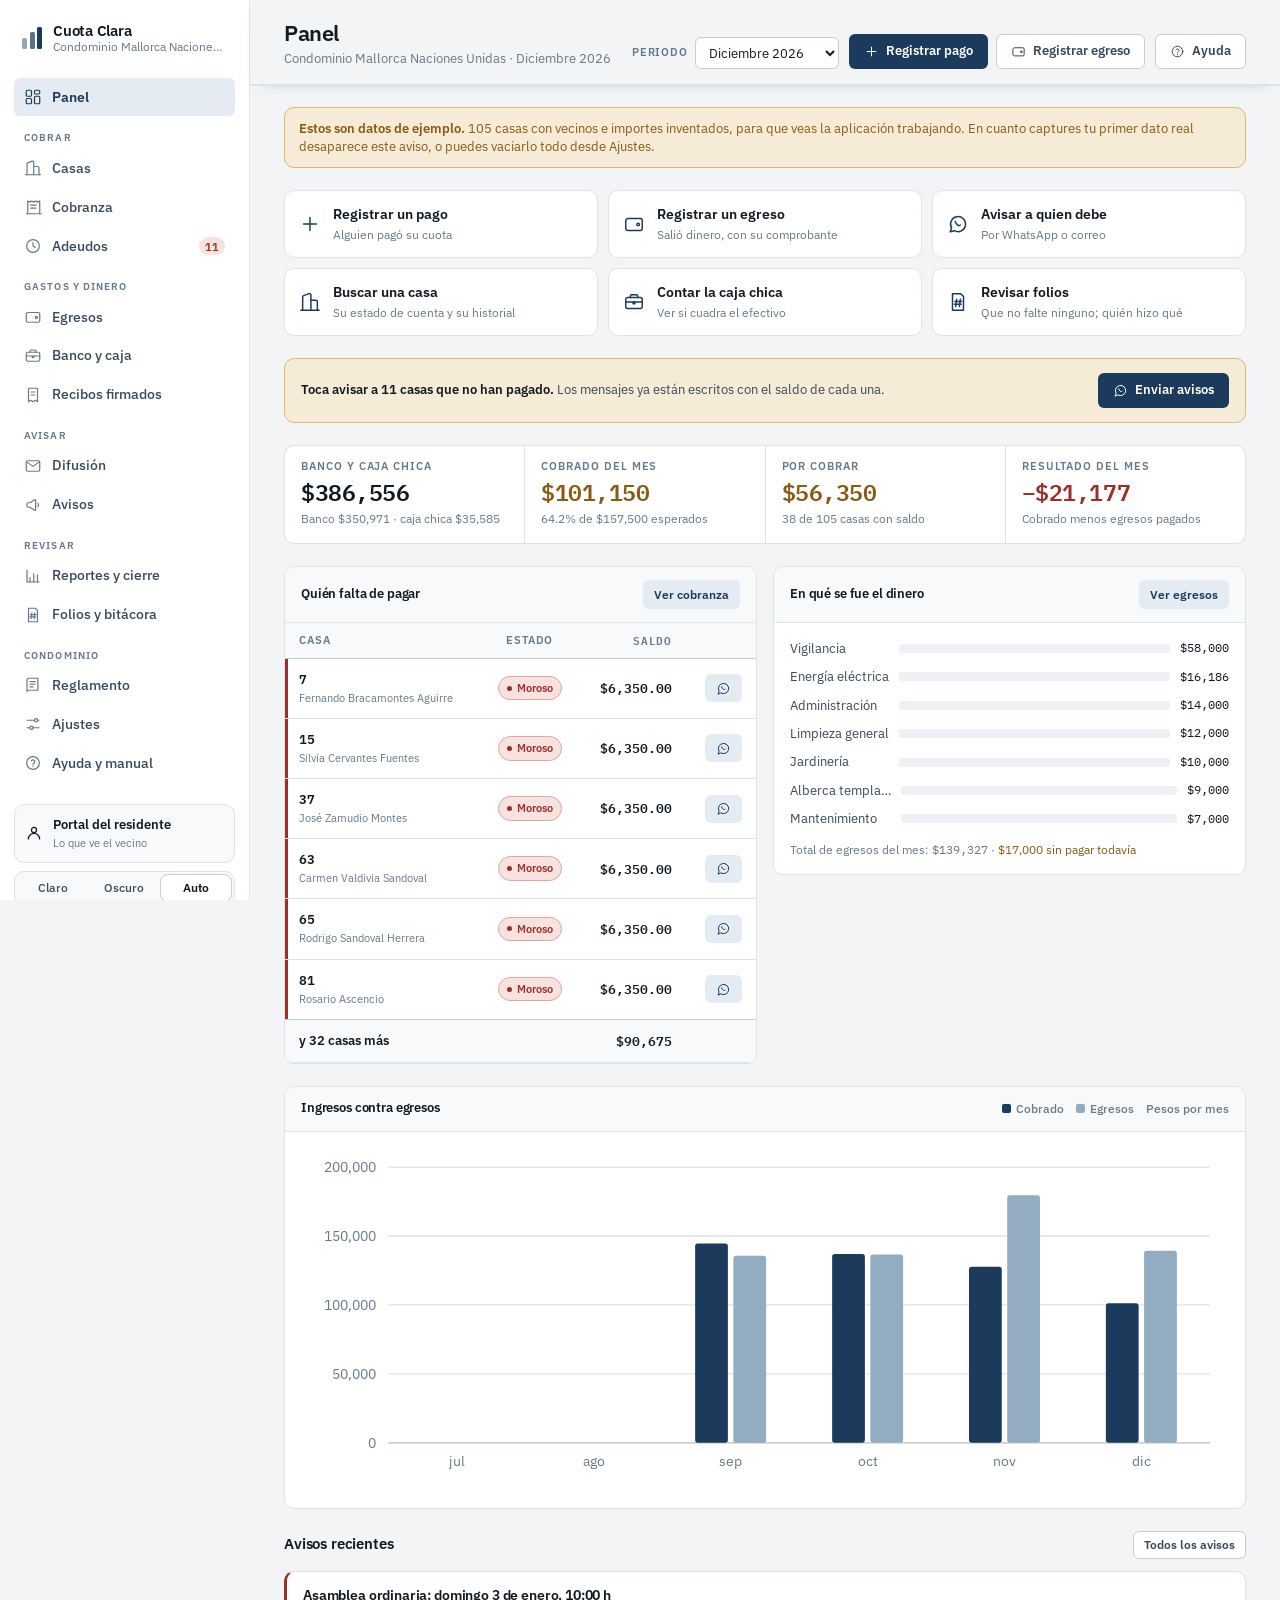
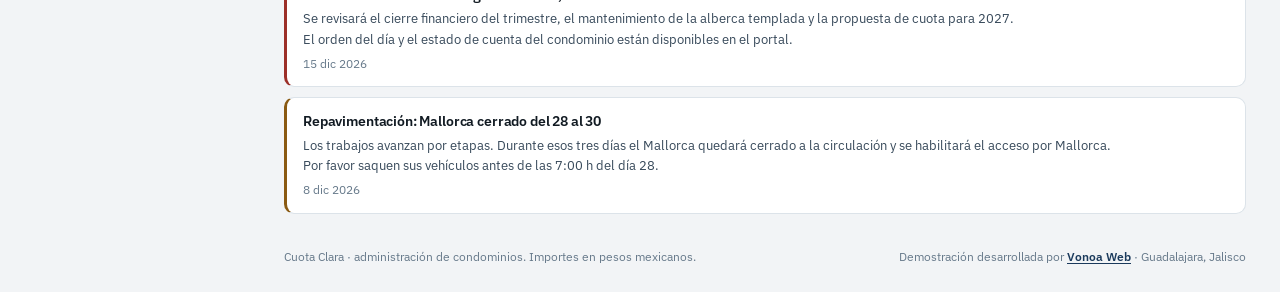
==== commit 9eb27315: "Usuarios con contraseña, cierre de mes, entrega-recepción, ayuda y manual Cada quien entra con su no" ====
--- a/index.html
+++ b/index.html
@@ -8,7 +8,7 @@
 <link rel="preconnect" href="https://fonts.googleapis.com">
 <link rel="preconnect" href="https://fonts.gstatic.com" crossorigin>
 <link rel="stylesheet" href="https://fonts.googleapis.com/css2?family=IBM+Plex+Mono:wght@400;500;600&family=IBM+Plex+Sans:wght@400;500;600;700&family=IBM+Plex+Serif:wght@600;700&display=swap">
-<link rel="stylesheet" href="css/app.css?v=2026102741">
+<link rel="stylesheet" href="css/app.css?v=2026102902">
 <!--ARTIFACT:HEAD-END-->
 </head>
 <body>
@@ -27,6 +27,9 @@
   <symbol id="i-recibos" viewBox="0 0 24 24"><path d="M6 21V4a1 1 0 0 1 1-1h10a1 1 0 0 1 1 1v17l-3-2-3 2-3-2Z"/><path d="M9.5 8h5M9.5 12h5"/></symbol>
   <symbol id="i-difusion" viewBox="0 0 24 24"><rect x="3" y="5" width="18" height="14" rx="2"/><path d="m3.5 6.5 8.5 6 8.5-6"/></symbol>
   <symbol id="i-reglamento" viewBox="0 0 24 24"><path d="M4 19.5V5a2 2 0 0 1 2-2h12.5v16H6a2 2 0 0 0-2 2V19.5Z"/><path d="M8 7.5h7M8 11h7M8 14.5h4"/></symbol>
+  <symbol id="i-inicio" viewBox="0 0 24 24"><path d="M5 12.5 10 17l9-10"/></symbol>
+  <symbol id="i-ayuda" viewBox="0 0 24 24"><circle cx="12" cy="12" r="8.5"/><path d="M9.6 9.4a2.5 2.5 0 0 1 4.8.9c0 1.7-2.4 2.2-2.4 3.7"/><path d="M12 16.9v.1"/></symbol>
+  <symbol id="i-candado" viewBox="0 0 24 24"><rect x="5" y="10.5" width="14" height="10" rx="2"/><path d="M8.5 10.5V8a3.5 3.5 0 0 1 7 0v2.5"/></symbol>
   <symbol id="i-folios" viewBox="0 0 24 24"><path d="M6 3h9l3 3v15H6Z"/><path d="M10.5 9 9.5 17M14.5 9l-1 8M8.5 11.5h7.5M8 14.5h7.5"/></symbol>
   <symbol id="i-buscar" viewBox="0 0 24 24"><circle cx="11" cy="11" r="6.5"/><path d="m16 16 4.5 4.5"/></symbol>
   <symbol id="i-cerrar" viewBox="0 0 24 24"><path d="m6 6 12 12M18 6 6 18"/></symbol>
@@ -53,37 +56,53 @@
     </div>
 
     <nav class="nav__list" aria-label="Secciones">
+      <a class="nav__item nav__item--inicio" data-route="inicio" href="#/inicio" hidden><svg class="i"><use href="#i-inicio"/></svg><span>Primeros pasos</span><em class="nav__badge nav__badge--ok" id="badgeInicio"></em></a>
       <a class="nav__item" data-route="panel" href="#/panel"><svg class="i"><use href="#i-panel"/></svg><span>Panel</span></a>
+
+      <p class="nav__grupo">Cobrar</p>
       <a class="nav__item" data-route="unidades" href="#/unidades"><svg class="i"><use href="#i-unidades"/></svg><span>Casas</span></a>
       <a class="nav__item" data-route="cobranza" href="#/cobranza"><svg class="i"><use href="#i-cobranza"/></svg><span>Cobranza</span></a>
       <a class="nav__item" data-route="adeudos" href="#/adeudos"><svg class="i"><use href="#i-adeudos"/></svg><span>Adeudos</span><em class="nav__badge" id="badgeMorosos" hidden></em></a>
+
+      <p class="nav__grupo">Gastos y dinero</p>
       <a class="nav__item" data-route="gastos" href="#/gastos"><svg class="i"><use href="#i-gastos"/></svg><span>Egresos</span></a>
       <a class="nav__item" data-route="caja" href="#/caja"><svg class="i"><use href="#i-caja"/></svg><span>Banco y caja</span></a>
+      <a class="nav__item" data-route="recibos" href="#/recibos"><svg class="i"><use href="#i-recibos"/></svg><span>Recibos firmados</span></a>
+
+      <p class="nav__grupo">Avisar</p>
+      <a class="nav__item" data-route="difusion" href="#/difusion"><svg class="i"><use href="#i-difusion"/></svg><span>Difusión</span></a>
+      <a class="nav__item" data-route="avisos" href="#/avisos"><svg class="i"><use href="#i-avisos"/></svg><span>Avisos</span></a>
+
+      <p class="nav__grupo">Revisar</p>
+      <a class="nav__item" data-route="reportes" href="#/reportes"><svg class="i"><use href="#i-reportes"/></svg><span>Reportes y cierre</span></a>
+      <a class="nav__item" data-route="folios" href="#/folios"><svg class="i"><use href="#i-folios"/></svg><span>Folios y bitácora</span></a>
+
+      <p class="nav__grupo">Condominio</p>
       <a class="nav__item" data-route="reservas" href="#/reservas" hidden><svg class="i"><use href="#i-reservas"/></svg><span>Reservas</span></a>
       <a class="nav__item" data-route="visitas" href="#/visitas" hidden><svg class="i"><use href="#i-visitas"/></svg><span>Visitas</span></a>
-      <a class="nav__item" data-route="recibos" href="#/recibos"><svg class="i"><use href="#i-recibos"/></svg><span>Recibos firmados</span></a>
-      <a class="nav__item" data-route="difusion" href="#/difusion"><svg class="i"><use href="#i-difusion"/></svg><span>Difusión</span></a>
-      <a class="nav__item" data-route="reportes" href="#/reportes"><svg class="i"><use href="#i-reportes"/></svg><span>Reportes</span></a>
-      <a class="nav__item" data-route="folios" href="#/folios"><svg class="i"><use href="#i-folios"/></svg><span>Folios</span></a>
       <a class="nav__item" data-route="reglamento" href="#/reglamento"><svg class="i"><use href="#i-reglamento"/></svg><span>Reglamento</span></a>
-      <a class="nav__item" data-route="avisos" href="#/avisos"><svg class="i"><use href="#i-avisos"/></svg><span>Avisos</span></a>
       <a class="nav__item" data-route="ajustes" href="#/ajustes"><svg class="i"><use href="#i-ajustes"/></svg><span>Ajustes</span></a>
+      <a class="nav__item" data-route="ayuda" href="#/ayuda"><svg class="i"><use href="#i-ayuda"/></svg><span>Ayuda y manual</span></a>
     </nav>
 
     <div class="nav__foot">
+      <div class="nav__usuario" id="navUsuario" hidden></div>
       <a class="nav__portal" data-route="portal" href="#/portal">
         <svg class="i"><use href="#i-portal"/></svg>
         <span><strong>Portal del residente</strong><small>Lo que ve el vecino</small></span>
       </a>
-      <button class="ghostbtn" id="btnTema" type="button" title="Cambiar tema">
-        <svg class="i"><use href="#i-tema"/></svg><span>Tema</span>
-      </button>
+      <div class="tema" role="group" aria-label="Colores de la pantalla">
+        <button type="button" data-tema="claro" title="Fondo blanco">Claro</button>
+        <button type="button" data-tema="oscuro" title="Fondo oscuro, para de noche">Oscuro</button>
+        <button type="button" data-tema="sistema" title="Igual que la computadora">Auto</button>
+      </div>
     </div>
   </aside>
 
   <main class="main" id="main">
     <header class="topbar">
       <div class="topbar__id">
+        <p class="topbar__candado" id="topCandado" hidden><svg class="i i--sm"><use href="#i-candado"/></svg><span></span></p>
         <h1 id="topTitle">Panel</h1>
         <p id="topSub" class="topbar__sub"></p>
       </div>
@@ -93,6 +112,7 @@
           <select id="selPeriodo" class="input input--sm"></select>
         </label>
         <div id="topActions" class="topbar__actions"></div>
+        <a class="btn btn--ghost btn--icono" id="topAyuda" href="#/ayuda" title="Cómo se usa esta pantalla"><svg class="i i--sm"><use href="#i-ayuda"/></svg><span>Ayuda</span></a>
       </div>
     </header>
 
@@ -129,35 +149,39 @@
 
 <div class="toasts" id="toasts" aria-live="polite"></div>
 
-<script src="js/format.js?v=2026102741"></script>
-<script src="js/perfil.js?v=2026102741"></script>
-<script src="js/archivos.js?v=2026102741"></script>
-<script src="js/pdf.js?v=2026102741"></script>
-<script src="js/store.js?v=2026102741"></script>
-<script src="js/escritorio.js?v=2026102741"></script>
-<script src="js/seed.js?v=2026102741"></script>
-<script src="js/model.js?v=2026102741"></script>
-<script src="js/ui.js?v=2026102741"></script>
-<script src="js/importar.js?v=2026102741"></script>
-<script src="js/comprobantes.js?v=2026102741"></script>
-<script src="js/demo.js?v=2026102741"></script>
-<script src="js/views/panel.js?v=2026102741"></script>
-<script src="js/views/unidades.js?v=2026102741"></script>
-<script src="js/views/cobranza.js?v=2026102741"></script>
-<script src="js/views/adeudos.js?v=2026102741"></script>
-<script src="js/views/gastos.js?v=2026102741"></script>
-<script src="js/views/caja.js?v=2026102741"></script>
-<script src="js/views/reservas.js?v=2026102741"></script>
-<script src="js/views/visitas.js?v=2026102741"></script>
-<script src="js/views/recibos.js?v=2026102741"></script>
-<script src="js/views/difusion.js?v=2026102741"></script>
-<script src="js/views/reglamento.js?v=2026102741"></script>
-<script src="js/views/reportes.js?v=2026102741"></script>
-<script src="js/views/folios.js?v=2026102741"></script>
-<script src="js/views/avisos.js?v=2026102741"></script>
-<script src="js/views/ajustes.js?v=2026102741"></script>
-<script src="js/views/portal.js?v=2026102741"></script>
-<script src="js/app.js?v=2026102741"></script>
+<script src="js/format.js?v=2026102902"></script>
+<script src="js/perfil.js?v=2026102902"></script>
+<script src="js/archivos.js?v=2026102902"></script>
+<script src="js/pdf.js?v=2026102902"></script>
+<script src="js/store.js?v=2026102902"></script>
+<script src="js/escritorio.js?v=2026102902"></script>
+<script src="js/seed.js?v=2026102902"></script>
+<script src="js/model.js?v=2026102902"></script>
+<script src="js/ui.js?v=2026102902"></script>
+<script src="js/sesion.js?v=2026102902"></script>
+<script src="js/importar.js?v=2026102902"></script>
+<script src="js/comprobantes.js?v=2026102902"></script>
+<script src="js/cierre.js?v=2026102902"></script>
+<script src="js/demo.js?v=2026102902"></script>
+<script src="js/views/inicio.js?v=2026102902"></script>
+<script src="js/views/panel.js?v=2026102902"></script>
+<script src="js/views/unidades.js?v=2026102902"></script>
+<script src="js/views/cobranza.js?v=2026102902"></script>
+<script src="js/views/adeudos.js?v=2026102902"></script>
+<script src="js/views/gastos.js?v=2026102902"></script>
+<script src="js/views/caja.js?v=2026102902"></script>
+<script src="js/views/reservas.js?v=2026102902"></script>
+<script src="js/views/visitas.js?v=2026102902"></script>
+<script src="js/views/recibos.js?v=2026102902"></script>
+<script src="js/views/difusion.js?v=2026102902"></script>
+<script src="js/views/reglamento.js?v=2026102902"></script>
+<script src="js/views/reportes.js?v=2026102902"></script>
+<script src="js/views/folios.js?v=2026102902"></script>
+<script src="js/views/avisos.js?v=2026102902"></script>
+<script src="js/views/ajustes.js?v=2026102902"></script>
+<script src="js/views/portal.js?v=2026102902"></script>
+<script src="js/views/ayuda.js?v=2026102902"></script>
+<script src="js/app.js?v=2026102902"></script>
 <!--ARTIFACT:BODY-END-->
 </body>
 </html>
--- a/css/app.css
+++ b/css/app.css
@@ -34,6 +34,9 @@
   /* Series de grafica: misma familia, distinto valor. No son semanticas. */
   --c-serie-1:#1B3A5C;
   --c-serie-2:#93ACC2;
+
+  --on-strong:#FFFFFF;      /* texto sobre un fondo de color fuerte (verde, rojo) */
+  color-scheme:light;       /* calendarios, listas y barras del navegador en claro */
 
   --r-sm:6px; --r-md:10px; --r-lg:14px;
   --gutter:clamp(16px, 3.2vw, 34px);
@@ -63,6 +66,8 @@
 
     --c-serie-1:#7DB2E3;
     --c-serie-2:#3F5D77;
+    --on-strong:#0B1117;
+    color-scheme:dark;
 
     --shadow-1:0 1px 2px rgba(0,0,0,.4);
     --shadow-2:0 2px 4px rgba(0,0,0,.35), 0 12px 28px -16px rgba(0,0,0,.8);
@@ -90,6 +95,8 @@
 
   --c-serie-1:#7DB2E3;
   --c-serie-2:#3F5D77;
+  --on-strong:#0B1117;
+  color-scheme:dark;
 
   --shadow-1:0 1px 2px rgba(0,0,0,.4);
   --shadow-2:0 2px 4px rgba(0,0,0,.35), 0 12px 28px -16px rgba(0,0,0,.8);
@@ -160,6 +167,37 @@
   padding:3.5px 6px;border-radius:999px;
 }
 .nav__foot{margin-top:auto;padding-top:16px;display:flex;flex-direction:column;gap:8px}
+.nav__grupo{margin:14px 10px 4px;font:600 10px/1.3 var(--f-sans);text-transform:uppercase;letter-spacing:.11em;color:var(--muted)}
+.nav__item--inicio{background:var(--good-soft);color:var(--good);border:1px solid var(--good-line);margin-bottom:4px}
+.nav__item--inicio svg.i{color:var(--good)}
+.nav__badge--ok{background:var(--good);color:var(--on-strong)}
+.nav__usuario{display:flex;align-items:center;justify-content:space-between;gap:8px;padding:9px 10px;border:1px solid var(--rule);border-radius:var(--r-md)}
+.nav__usuario span{display:flex;flex-direction:column;min-width:0;line-height:1.3}
+.nav__usuario strong{font-size:12.5px;font-weight:600;overflow:hidden;text-overflow:ellipsis;white-space:nowrap}
+.nav__usuario small{font-size:11px;color:var(--muted)}
+.topbar__candado{display:inline-flex;align-items:center;gap:6px;margin-bottom:6px;padding:4px 9px;border-radius:99px;font-size:11.5px;font-weight:600;
+  background:var(--warn-soft);color:var(--warn);border:1px solid var(--warn-line)}
+
+/* La entrada con contraseña */
+html.con-puerta .app{visibility:hidden}
+.puerta{position:fixed;inset:0;z-index:100;display:grid;place-items:center;padding:20px;background:var(--paper);overflow-y:auto}
+.puerta__caja{width:min(440px,100%);display:flex;flex-direction:column;gap:12px;padding:28px 26px;border:1px solid var(--rule);
+  border-radius:var(--r-lg);background:var(--surface);box-shadow:var(--shadow-2)}
+.puerta__logo{max-height:70px;max-width:220px;object-fit:contain;align-self:flex-start;background:#fff;border-radius:6px;padding:4px}
+.puerta h1{font:600 20px/1.25 var(--f-sans)}
+.puerta__txt{font-size:13.5px;color:var(--ink-2)}
+.puerta__nombres{display:grid;grid-template-columns:repeat(auto-fill,minmax(150px,1fr));gap:8px}
+.puerta__nombre{display:flex;flex-direction:column;align-items:flex-start;gap:2px;padding:11px 12px;border:1px solid var(--rule-2);
+  border-radius:var(--r-md);background:var(--surface-2);color:var(--ink);font:inherit;text-align:left;cursor:pointer}
+.puerta__nombre strong{font-size:14px;font-weight:600}
+.puerta__nombre small{font-size:11.5px;color:var(--muted)}
+.puerta__nombre:hover{border-color:var(--accent)}
+.puerta__nombre.is-on{border-color:var(--accent);background:var(--accent-soft);box-shadow:inset 0 0 0 1px var(--accent)}
+.puerta__clave{display:flex;flex-direction:column;gap:10px}
+.puerta__error{min-height:18px;font-size:12.5px;color:var(--crit)}
+.puerta__pie{font-size:11.5px;color:var(--muted);line-height:1.5}
+.btn--icono span{display:inline}
+@media (max-width:620px){.btn--icono span{display:none}}
 .nav__portal{
   display:flex;align-items:center;gap:10px;padding:10px;
   border:1px solid var(--rule);border-radius:var(--r-md);background:var(--surface-2);
@@ -169,6 +207,11 @@
 .nav__portal span{display:flex;flex-direction:column;min-width:0}
 .nav__portal strong{font-size:12.5px;font-weight:600}
 .nav__portal small{font-size:11px;color:var(--muted)}
+.tema{display:grid;grid-template-columns:repeat(3,1fr);gap:2px;padding:3px;border:1px solid var(--rule);border-radius:var(--r-md);background:var(--surface-2)}
+.tema button{font:500 12px/1 var(--f-sans);padding:7px 4px;border:0;border-radius:7px;background:none;color:var(--ink-2);cursor:pointer}
+.tema button:hover{color:var(--ink);background:var(--surface-3)}
+.tema button.is-on{background:var(--surface);color:var(--ink);font-weight:600;box-shadow:var(--shadow-1);outline:1px solid var(--rule-2)}
+.tema--mas{margin-top:14px}
 
 .main{display:flex;flex-direction:column;min-width:0}
 
@@ -268,8 +311,8 @@
 
 /* ---------- Programa de escritorio: versión nueva ---------- */
 .actualizacion{position:fixed;left:50%;bottom:18px;transform:translateX(-50%);z-index:95;display:flex;align-items:center;gap:12px;
-  padding:12px 14px 12px 18px;border-radius:var(--r-md);background:var(--ink);color:#fff;font-size:13px;box-shadow:var(--shadow-2);max-width:calc(100% - 32px)}
-.actualizacion .iconbtn{color:#fff}
+  padding:12px 14px 12px 18px;border-radius:var(--r-md);background:var(--ink);color:var(--paper);font-size:13px;box-shadow:var(--shadow-2);max-width:calc(100% - 32px)}
+.actualizacion .iconbtn{color:var(--paper)}
 
 /* ---------- Lo que toca hacer hoy ---------- */
 .cta{
@@ -466,7 +509,7 @@
 .btn--ghost{background:var(--surface);color:var(--ink-2);border-color:var(--rule-2)}
 .btn--ghost:hover{background:var(--surface-2);color:var(--ink);filter:none}
 .btn--soft{background:var(--accent-soft);color:var(--accent);border-color:transparent}
-.btn--crit{background:var(--crit);color:#fff}
+.btn--crit{background:var(--crit);color:var(--on-strong)}
 .btn--sm{padding:5.5px 10px;font-size:12px}
 .btn--wide{width:100%}
 
@@ -564,10 +607,11 @@
   padding:4px;border-bottom:1px solid var(--ink);background:var(--surface);
 }
 .firma__img,.firma__linea img{max-height:54px;width:auto;max-width:100%;display:block;mix-blend-mode:multiply}
-:root[data-theme="dark"] .firma__img,:root[data-theme="dark"] .firma__linea img{mix-blend-mode:normal;border-radius:4px}
+/* En oscuro la firma (tinta negra) va sobre blanco, como en el papel */
+:root[data-theme="dark"] .firma__img,:root[data-theme="dark"] .firma__linea img{mix-blend-mode:normal;border-radius:4px;background:#fff;padding:3px 6px}
 @media (prefers-color-scheme:dark){
   :root:not([data-theme="light"]) .firma__img,
-  :root:not([data-theme="light"]) .firma__linea img{mix-blend-mode:normal;border-radius:4px}
+  :root:not([data-theme="light"]) .firma__linea img{mix-blend-mode:normal;border-radius:4px;background:#fff;padding:3px 6px}
 }
 .firma__pie{font-size:11px;color:var(--muted);text-align:center;line-height:1.4}
 .firma__pie strong{color:var(--ink-2);font-weight:600}
@@ -582,7 +626,7 @@
 .lienzo{
   width:100%;height:132px;display:block;
   border:1px dashed var(--rule-2);border-radius:var(--r-sm);
-  background:var(--surface);cursor:crosshair;touch-action:none;
+  background:#fff;cursor:crosshair;touch-action:none;   /* se firma en blanco con tinta negra, también en tema oscuro */
 }
 .dropfoto{
   display:flex;flex-direction:column;align-items:center;justify-content:center;gap:5px;
@@ -693,6 +737,7 @@
   position:relative;width:min(620px,100%);max-height:88dvh;display:flex;flex-direction:column;
   background:var(--surface);border:1px solid var(--rule-2);border-radius:var(--r-lg);box-shadow:var(--shadow-2);
 }
+.modal__box--ancho{width:min(1000px,100%)}
 .modal__head{display:flex;align-items:center;justify-content:space-between;gap:12px;padding:15px 16px 14px;border-bottom:1px solid var(--rule)}
 .modal__head h2{font:600 15px/1.3 var(--f-sans)}
 .modal__body{padding:18px 16px 20px;overflow-y:auto}
@@ -703,9 +748,62 @@
   background:var(--ink);color:var(--paper);border-radius:var(--r-md);box-shadow:var(--shadow-2);
   font-size:13px;animation:toast-in .22s ease;
 }
-.toast--good{background:var(--good);color:#fff}
-.toast--crit{background:var(--crit);color:#fff}
+.toast--good{background:var(--good);color:var(--on-strong)}
+.toast--crit{background:var(--crit);color:var(--on-strong)}
 @keyframes toast-in{from{opacity:0;transform:translateY(8px)}to{opacity:1;transform:none}}
+
+/* ---------- Primeros pasos (dar de alta el condominio) ---------- */
+.formrow{display:flex;flex-wrap:wrap;align-items:center;gap:9px}
+.arranque__head{display:flex;flex-direction:column;gap:12px}
+.arranque__head h2{font:600 19px/1.25 var(--f-sans)}
+.arranque__head p{font-size:13.5px;margin-top:4px}
+.arranque__barra{height:8px;border-radius:99px;background:var(--surface-3);overflow:hidden;max-width:520px}
+.arranque__barra i{display:block;height:100%;background:var(--good);border-radius:99px}
+.pasos{list-style:none;margin:0;padding:0;display:flex;flex-direction:column;gap:10px}
+.paso{display:grid;grid-template-columns:auto minmax(0,1fr) auto;align-items:center;gap:14px;padding:14px 16px;
+  border:1px solid var(--rule);border-radius:var(--r-md);background:var(--surface)}
+.paso--actual{border-color:var(--accent);box-shadow:inset 0 0 0 1px var(--accent)}
+.paso__num{width:32px;height:32px;border-radius:50%;display:grid;place-items:center;font:600 14px/1 var(--f-sans);
+  background:var(--surface-3);color:var(--ink-2)}
+.paso--actual .paso__num{background:var(--accent);color:var(--on-accent)}
+.paso--hecho .paso__num{background:var(--good-soft);color:var(--good);border:1px solid var(--good-line)}
+.paso__txt{display:flex;flex-direction:column;gap:3px;font-size:13px;color:var(--ink-2);line-height:1.5}
+.paso__txt strong{font-size:14.5px;color:var(--ink);font-weight:600;display:flex;flex-wrap:wrap;align-items:center;gap:8px}
+.paso__txt small{font-size:12px;color:var(--muted)}
+@media (max-width:620px){.paso{grid-template-columns:auto minmax(0,1fr)}.paso .btn{grid-column:1 / -1;justify-content:center}}
+.padron{max-height:min(58dvh,560px);overflow-y:auto;border:1px solid var(--rule);border-radius:var(--r-sm)}
+.padron thead th{position:sticky;top:0;background:var(--surface-2);z-index:1}
+.padron .input{min-width:120px}
+.bloque{border:1px solid var(--rule);border-radius:var(--r-md);padding:12px 14px 14px;margin:0 0 12px}
+.bloque legend{font:600 13px/1 var(--f-sans);padding:0 6px;color:var(--ink)}
+.revisas{list-style:none;margin:0;padding:0;display:flex;flex-direction:column;gap:6px}
+.revisa{display:flex;gap:10px;align-items:flex-start;padding:9px 12px;border-radius:var(--r-sm);border:1px solid var(--rule);font-size:13px}
+.revisa > span{flex:none;width:20px;height:20px;border-radius:50%;display:grid;place-items:center;font:700 11px/1 var(--f-sans)}
+.revisa--ok > span{background:var(--good-soft);color:var(--good)}
+.revisa--falta{border-color:var(--warn-line);background:var(--warn-soft)}
+.revisa--falta > span{background:var(--warn);color:var(--on-strong)}
+.revisa div{display:flex;flex-direction:column;gap:2px}
+.revisa strong{font-weight:600;color:var(--ink)}
+.revisa small{font-size:11.5px;color:var(--muted)}
+.pasitos{margin:12px 0;padding-left:20px;display:flex;flex-direction:column;gap:6px;font-size:13.5px;color:var(--ink-2)}
+.atajos{display:grid;grid-template-columns:repeat(3,minmax(0,1fr));gap:10px}
+@media (max-width:1000px){.atajos{grid-template-columns:repeat(2,minmax(0,1fr))}}
+@media (max-width:520px){.atajos{grid-template-columns:minmax(0,1fr)}}
+.atajo{display:flex;align-items:center;gap:12px;padding:13px 14px;border:1px solid var(--rule);border-radius:var(--r-md);
+  background:var(--surface);color:var(--ink);font:inherit;text-align:left;cursor:pointer}
+.atajo:hover{border-color:var(--accent);background:var(--accent-soft)}
+.atajo svg.i{width:22px;height:22px;color:var(--accent)}
+.atajo span{display:flex;flex-direction:column;gap:1px;min-width:0}
+.atajo strong{font-size:13.5px;font-weight:600}
+.atajo small{font-size:11.5px;color:var(--muted)}
+.cta--inicio{background:var(--good-soft);border-color:var(--good-line)}
+.panelbox{scroll-margin-top:130px}   /* que la barra de arriba no tape la sección a la que se salta */
+.ayuda__donde td{font-size:13px}
+.ayuda__indice{flex-wrap:wrap}
+.ayuda__para{font-size:14px;color:var(--ink);margin-bottom:4px}
+.ayuda__sec .panelbox__body{display:flex;flex-direction:column;gap:10px;align-items:flex-start}
+.ayuda__sec--marcada{border-color:var(--accent);box-shadow:inset 0 0 0 1px var(--accent)}
+.enlace{color:var(--accent);text-decoration:underline;text-underline-offset:2px}
 
 /* ---------- 13. Estados vacios y notas ---------- */
 .empty{padding:34px 20px;text-align:center;color:var(--muted);display:flex;flex-direction:column;gap:6px;align-items:center}
